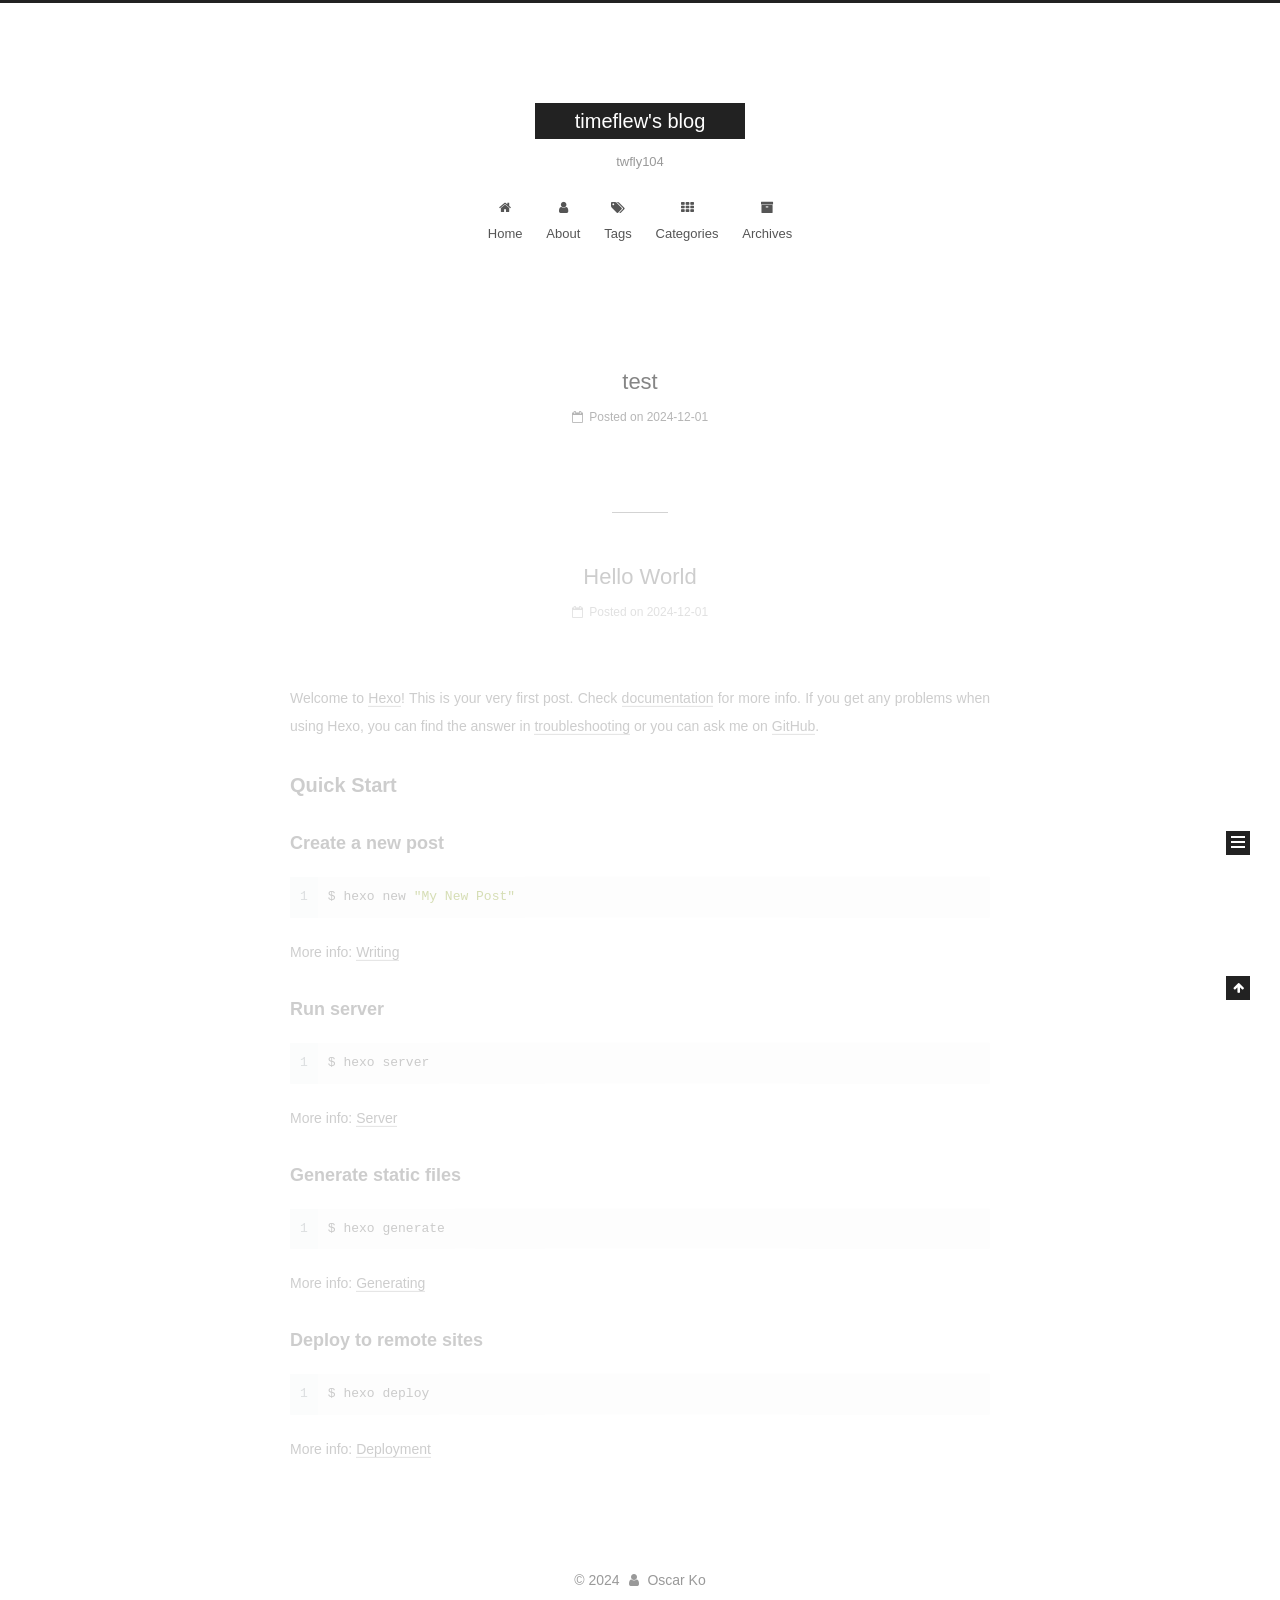
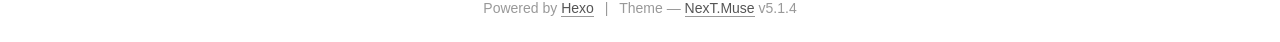
==== index.html @ 3b07df99 "Site updated: 2024-12-02 22:59:12" ====
<!DOCTYPE html>



  


<html class="theme-next muse use-motion" lang="zh-TW">
<head>
  <meta charset="UTF-8"/>
<meta http-equiv="X-UA-Compatible" content="IE=edge" />
<meta name="viewport" content="width=device-width, initial-scale=1, maximum-scale=1"/>
<meta name="theme-color" content="#222">









<meta http-equiv="Cache-Control" content="no-transform" />
<meta http-equiv="Cache-Control" content="no-siteapp" />
















  
  
  <link href="/lib/fancybox/source/jquery.fancybox.css?v=2.1.5" rel="stylesheet" type="text/css" />







<link href="/lib/font-awesome/css/font-awesome.min.css?v=4.6.2" rel="stylesheet" type="text/css" />

<link href="/css/main.css?v=5.1.4" rel="stylesheet" type="text/css" />


  <link rel="apple-touch-icon" sizes="180x180" href="/images/apple-touch-icon-next.png?v=5.1.4">


  <link rel="icon" type="image/png" sizes="32x32" href="/images/favicon-32x32-next.png?v=5.1.4">


  <link rel="icon" type="image/png" sizes="16x16" href="/images/favicon-16x16-next.png?v=5.1.4">


  <link rel="mask-icon" href="/images/logo.svg?v=5.1.4" color="#222">





  <meta name="keywords" content="Hexo, NexT" />










<meta name="description" content="我是timeflew，這是我的blog">
<meta property="og:type" content="website">
<meta property="og:title" content="timeflew&#39;s blog">
<meta property="og:url" content="https://twfly104.github.io/index.html">
<meta property="og:site_name" content="timeflew&#39;s blog">
<meta property="og:description" content="我是timeflew，這是我的blog">
<meta property="og:locale" content="zh_TW">
<meta property="article:author" content="Oscar Ko">
<meta property="article:tag" content="timeflew">
<meta name="twitter:card" content="summary">



<script type="text/javascript" id="hexo.configurations">
  var NexT = window.NexT || {};
  var CONFIG = {
    root: '',
    scheme: 'Muse',
    version: '5.1.4',
    sidebar: {"position":"left","display":"post","offset":12,"b2t":false,"scrollpercent":false,"onmobile":false},
    fancybox: true,
    tabs: true,
    motion: {"enable":true,"async":false,"transition":{"post_block":"fadeIn","post_header":"slideDownIn","post_body":"slideDownIn","coll_header":"slideLeftIn","sidebar":"slideUpIn"}},
    duoshuo: {
      userId: '0',
      author: 'Author'
    },
    algolia: {
      applicationID: '',
      apiKey: '',
      indexName: '',
      hits: {"per_page":10},
      labels: {"input_placeholder":"Search for Posts","hits_empty":"We didn't find any results for the search: ${query}","hits_stats":"${hits} results found in ${time} ms"}
    }
  };
</script>



  <link rel="canonical" href="https://twfly104.github.io/"/>





  <title>timeflew's blog</title>
  








<meta name="generator" content="Hexo 7.3.0"></head>

<body itemscope itemtype="http://schema.org/WebPage" lang="zh-TW">

  
  
    
  

  <div class="container sidebar-position-left 
  page-home">
    <div class="headband"></div>

    <header id="header" class="header" itemscope itemtype="http://schema.org/WPHeader">
      <div class="header-inner"><div class="site-brand-wrapper">
  <div class="site-meta ">
    

    <div class="custom-logo-site-title">
      <a href="/"  class="brand" rel="start">
        <span class="logo-line-before"><i></i></span>
        <span class="site-title">timeflew's blog</span>
        <span class="logo-line-after"><i></i></span>
      </a>
    </div>
      
        <p class="site-subtitle">twfly104</p>
      
  </div>

  <div class="site-nav-toggle">
    <button>
      <span class="btn-bar"></span>
      <span class="btn-bar"></span>
      <span class="btn-bar"></span>
    </button>
  </div>
</div>

<nav class="site-nav">
  

  
    <ul id="menu" class="menu">
      
        
        <li class="menu-item menu-item-home">
          <a href="/%20" rel="section">
            
              <i class="menu-item-icon fa fa-fw fa-home"></i> <br />
            
            Home
          </a>
        </li>
      
        
        <li class="menu-item menu-item-about">
          <a href="/about/%20" rel="section">
            
              <i class="menu-item-icon fa fa-fw fa-user"></i> <br />
            
            About
          </a>
        </li>
      
        
        <li class="menu-item menu-item-tags">
          <a href="/tags/%20" rel="section">
            
              <i class="menu-item-icon fa fa-fw fa-tags"></i> <br />
            
            Tags
          </a>
        </li>
      
        
        <li class="menu-item menu-item-categories">
          <a href="/categories/%20" rel="section">
            
              <i class="menu-item-icon fa fa-fw fa-th"></i> <br />
            
            Categories
          </a>
        </li>
      
        
        <li class="menu-item menu-item-archives">
          <a href="/archives/%20" rel="section">
            
              <i class="menu-item-icon fa fa-fw fa-archive"></i> <br />
            
            Archives
          </a>
        </li>
      

      
    </ul>
  

  
</nav>



 </div>
    </header>

    <main id="main" class="main">
      <div class="main-inner">
        <div class="content-wrap">
          <div id="content" class="content">
            
  <section id="posts" class="posts-expand">
    
      

  

  
  
  

  <article class="post post-type-normal" itemscope itemtype="http://schema.org/Article">
  
  
  
  <div class="post-block">
    <link itemprop="mainEntityOfPage" href="https://twfly104.github.io/2024/12/01/test/">

    <span hidden itemprop="author" itemscope itemtype="http://schema.org/Person">
      <meta itemprop="name" content="">
      <meta itemprop="description" content="">
      <meta itemprop="image" content="/images/avatar.gif">
    </span>

    <span hidden itemprop="publisher" itemscope itemtype="http://schema.org/Organization">
      <meta itemprop="name" content="timeflew's blog">
    </span>

    
      <header class="post-header">

        
        
          <h1 class="post-title" itemprop="name headline">
                
                <a class="post-title-link" href="/2024/12/01/test/" itemprop="url">test</a></h1>
        

        <div class="post-meta">
          <span class="post-time">
            
              <span class="post-meta-item-icon">
                <i class="fa fa-calendar-o"></i>
              </span>
              
                <span class="post-meta-item-text">Posted on</span>
              
              <time title="Post created" itemprop="dateCreated datePublished" datetime="2024-12-01T22:58:05+08:00">
                2024-12-01
              </time>
            

            

            
          </span>

          

          
            
          

          
          

          

          

          

        </div>
      </header>
    

    
    
    
    <div class="post-body" itemprop="articleBody">

      
      

      
        
          
            
          
        
      
    </div>
    
    
    

    

    

    

    <footer class="post-footer">
      

      

      

      
      
        <div class="post-eof"></div>
      
    </footer>
  </div>
  
  
  
  </article>


    
      

  

  
  
  

  <article class="post post-type-normal" itemscope itemtype="http://schema.org/Article">
  
  
  
  <div class="post-block">
    <link itemprop="mainEntityOfPage" href="https://twfly104.github.io/2024/12/01/hello-world/">

    <span hidden itemprop="author" itemscope itemtype="http://schema.org/Person">
      <meta itemprop="name" content="">
      <meta itemprop="description" content="">
      <meta itemprop="image" content="/images/avatar.gif">
    </span>

    <span hidden itemprop="publisher" itemscope itemtype="http://schema.org/Organization">
      <meta itemprop="name" content="timeflew's blog">
    </span>

    
      <header class="post-header">

        
        
          <h1 class="post-title" itemprop="name headline">
                
                <a class="post-title-link" href="/2024/12/01/hello-world/" itemprop="url">Hello World</a></h1>
        

        <div class="post-meta">
          <span class="post-time">
            
              <span class="post-meta-item-icon">
                <i class="fa fa-calendar-o"></i>
              </span>
              
                <span class="post-meta-item-text">Posted on</span>
              
              <time title="Post created" itemprop="dateCreated datePublished" datetime="2024-12-01T22:03:36+08:00">
                2024-12-01
              </time>
            

            

            
          </span>

          

          
            
          

          
          

          

          

          

        </div>
      </header>
    

    
    
    
    <div class="post-body" itemprop="articleBody">

      
      

      
        
          
            <p>Welcome to <a target="_blank" rel="noopener" href="https://hexo.io/">Hexo</a>! This is your very first post. Check <a target="_blank" rel="noopener" href="https://hexo.io/docs/">documentation</a> for more info. If you get any problems when using Hexo, you can find the answer in <a target="_blank" rel="noopener" href="https://hexo.io/docs/troubleshooting.html">troubleshooting</a> or you can ask me on <a target="_blank" rel="noopener" href="https://github.com/hexojs/hexo/issues">GitHub</a>.</p>
<h2 id="Quick-Start"><a href="#Quick-Start" class="headerlink" title="Quick Start"></a>Quick Start</h2><h3 id="Create-a-new-post"><a href="#Create-a-new-post" class="headerlink" title="Create a new post"></a>Create a new post</h3><figure class="highlight bash"><table><tr><td class="gutter"><pre><span class="line">1</span><br></pre></td><td class="code"><pre><span class="line">$ hexo new <span class="string">&quot;My New Post&quot;</span></span><br></pre></td></tr></table></figure>

<p>More info: <a target="_blank" rel="noopener" href="https://hexo.io/docs/writing.html">Writing</a></p>
<h3 id="Run-server"><a href="#Run-server" class="headerlink" title="Run server"></a>Run server</h3><figure class="highlight bash"><table><tr><td class="gutter"><pre><span class="line">1</span><br></pre></td><td class="code"><pre><span class="line">$ hexo server</span><br></pre></td></tr></table></figure>

<p>More info: <a target="_blank" rel="noopener" href="https://hexo.io/docs/server.html">Server</a></p>
<h3 id="Generate-static-files"><a href="#Generate-static-files" class="headerlink" title="Generate static files"></a>Generate static files</h3><figure class="highlight bash"><table><tr><td class="gutter"><pre><span class="line">1</span><br></pre></td><td class="code"><pre><span class="line">$ hexo generate</span><br></pre></td></tr></table></figure>

<p>More info: <a target="_blank" rel="noopener" href="https://hexo.io/docs/generating.html">Generating</a></p>
<h3 id="Deploy-to-remote-sites"><a href="#Deploy-to-remote-sites" class="headerlink" title="Deploy to remote sites"></a>Deploy to remote sites</h3><figure class="highlight bash"><table><tr><td class="gutter"><pre><span class="line">1</span><br></pre></td><td class="code"><pre><span class="line">$ hexo deploy</span><br></pre></td></tr></table></figure>

<p>More info: <a target="_blank" rel="noopener" href="https://hexo.io/docs/one-command-deployment.html">Deployment</a></p>

          
        
      
    </div>
    
    
    

    

    

    

    <footer class="post-footer">
      

      

      

      
      
        <div class="post-eof"></div>
      
    </footer>
  </div>
  
  
  
  </article>


    
  </section>

  


          </div>
          


          

        </div>
        
          
  
  <div class="sidebar-toggle">
    <div class="sidebar-toggle-line-wrap">
      <span class="sidebar-toggle-line sidebar-toggle-line-first"></span>
      <span class="sidebar-toggle-line sidebar-toggle-line-middle"></span>
      <span class="sidebar-toggle-line sidebar-toggle-line-last"></span>
    </div>
  </div>

  <aside id="sidebar" class="sidebar">
    
    <div class="sidebar-inner">

      

      

      <section class="site-overview-wrap sidebar-panel sidebar-panel-active">
        <div class="site-overview">
          <div class="site-author motion-element" itemprop="author" itemscope itemtype="http://schema.org/Person">
            
              <p class="site-author-name" itemprop="name"></p>
              <p class="site-description motion-element" itemprop="description"></p>
          </div>

          <nav class="site-state motion-element">

            
              <div class="site-state-item site-state-posts">
              
                <a href="/archives/%20%7C%7C%20archive">
              
                  <span class="site-state-item-count">2</span>
                  <span class="site-state-item-name">posts</span>
                </a>
              </div>
            

            

            

          </nav>

          

          

          
          

          
          

          

        </div>
      </section>

      

      

    </div>
  </aside>


        
      </div>
    </main>

    <footer id="footer" class="footer">
      <div class="footer-inner">
        <div class="copyright">&copy; <span itemprop="copyrightYear">2024</span>
  <span class="with-love">
    <i class="fa fa-user"></i>
  </span>
  <span class="author" itemprop="copyrightHolder">Oscar Ko</span>

  
</div>


  <div class="powered-by">Powered by <a class="theme-link" target="_blank" href="https://hexo.io">Hexo</a></div>



  <span class="post-meta-divider">|</span>



  <div class="theme-info">Theme &mdash; <a class="theme-link" target="_blank" href="https://github.com/iissnan/hexo-theme-next">NexT.Muse</a> v5.1.4</div>




        







        
      </div>
    </footer>

    
      <div class="back-to-top">
        <i class="fa fa-arrow-up"></i>
        
      </div>
    

    

  </div>

  

<script type="text/javascript">
  if (Object.prototype.toString.call(window.Promise) !== '[object Function]') {
    window.Promise = null;
  }
</script>









  












  
  
    <script type="text/javascript" src="/lib/jquery/index.js?v=2.1.3"></script>
  

  
  
    <script type="text/javascript" src="/lib/fastclick/lib/fastclick.min.js?v=1.0.6"></script>
  

  
  
    <script type="text/javascript" src="/lib/jquery_lazyload/jquery.lazyload.js?v=1.9.7"></script>
  

  
  
    <script type="text/javascript" src="/lib/velocity/velocity.min.js?v=1.2.1"></script>
  

  
  
    <script type="text/javascript" src="/lib/velocity/velocity.ui.min.js?v=1.2.1"></script>
  

  
  
    <script type="text/javascript" src="/lib/fancybox/source/jquery.fancybox.pack.js?v=2.1.5"></script>
  


  


  <script type="text/javascript" src="/js/src/utils.js?v=5.1.4"></script>

  <script type="text/javascript" src="/js/src/motion.js?v=5.1.4"></script>



  
  

  

  


  <script type="text/javascript" src="/js/src/bootstrap.js?v=5.1.4"></script>



  


  




	





  





  












  





  

  

  

  
  

  

  

  

</body>
</html>
---- css/main.css ----
/* normalize.css v3.0.2 | MIT License | git.io/normalize */
html {
  font-family: sans-serif; /* 1 */
  -ms-text-size-adjust: 100%; /* 2 */
  -webkit-text-size-adjust: 100%; /* 2 */
}
body {
  margin: 0;
}
article,
aside,
details,
figcaption,
figure,
footer,
header,
hgroup,
main,
menu,
nav,
section,
summary {
  display: block;
}
audio,
canvas,
progress,
video {
  display: inline-block; /* 1 */
  vertical-align: baseline; /* 2 */
}
audio:not([controls]) {
  display: none;
  height: 0;
}
[hidden],
template {
  display: none;
}
a {
  background-color: transparent;
}
a:active,
a:hover {
  outline: 0;
}
abbr[title] {
  border-bottom: 1px dotted;
}
b,
strong {
  font-weight: bold;
}
dfn {
  font-style: italic;
}
h1 {
  font-size: 2em;
  margin: 0.67em 0;
}
mark {
  background: #ff0;
  color: #000;
}
small {
  font-size: 80%;
}
sub,
sup {
  font-size: 75%;
  line-height: 0;
  position: relative;
  vertical-align: baseline;
}
sup {
  top: -0.5em;
}
sub {
  bottom: -0.25em;
}
img {
  border: 0;
}
svg:not(:root) {
  overflow: hidden;
}
figure {
  margin: 1em 40px;
}
hr {
  -moz-box-sizing: content-box;
  box-sizing: content-box;
  height: 0;
}
pre {
  overflow: auto;
}
code,
kbd,
pre,
samp {
  font-family: monospace, monospace;
  font-size: 1em;
}
button,
input,
optgroup,
select,
textarea {
  color: inherit; /* 1 */
  font: inherit; /* 2 */
  margin: 0; /* 3 */
}
button {
  overflow: visible;
}
button,
select {
  text-transform: none;
}
button,
html input[type="button"],
input[type="reset"],
input[type="submit"] {
  -webkit-appearance: button; /* 2 */
  cursor: pointer; /* 3 */
}
button[disabled],
html input[disabled] {
  cursor: default;
}
button::-moz-focus-inner,
input::-moz-focus-inner {
  border: 0;
  padding: 0;
}
input {
  line-height: normal;
}
input[type="checkbox"],
input[type="radio"] {
  box-sizing: border-box; /* 1 */
  padding: 0; /* 2 */
}
input[type="number"]::-webkit-inner-spin-button,
input[type="number"]::-webkit-outer-spin-button {
  height: auto;
}
input[type="search"] {
  -webkit-appearance: textfield; /* 1 */
  -moz-box-sizing: content-box;
  -webkit-box-sizing: content-box; /* 2 */
  box-sizing: content-box;
}
input[type="search"]::-webkit-search-cancel-button,
input[type="search"]::-webkit-search-decoration {
  -webkit-appearance: none;
}
fieldset {
  border: 1px solid #c0c0c0;
  margin: 0 2px;
  padding: 0.35em 0.625em 0.75em;
}
legend {
  border: 0; /* 1 */
  padding: 0; /* 2 */
}
textarea {
  overflow: auto;
}
optgroup {
  font-weight: bold;
}
table {
  border-collapse: collapse;
  border-spacing: 0;
}
td,
th {
  padding: 0;
}
::selection {
  background: #262a30;
  color: #fff;
}
body {
  position: relative;
  font-family: 'Lato', "PingFang SC", "Microsoft YaHei", sans-serif;
  font-size: 14px;
  line-height: 2;
  color: #555;
  background: #fff;
}
@media (max-width: 767px) {
  body {
    padding-right: 0 !important;
  }
}
@media (min-width: 768px) and (max-width: 991px) {
  body {
    padding-right: 0 !important;
  }
}
@media (min-width: 1600px) {
  body {
    font-size: 16px;
  }
}
h1,
h2,
h3,
h4,
h5,
h6 {
  margin: 0;
  padding: 0;
  font-weight: bold;
  line-height: 1.5;
  font-family: 'Lato', "PingFang SC", "Microsoft YaHei", sans-serif;
}
h2,
h3,
h4,
h5,
h6 {
  margin: 20px 0 15px;
}
h1 {
  font-size: 22px;
}
@media (max-width: 767px) {
  h1 {
    font-size: 18px;
  }
}
h2 {
  font-size: 20px;
}
@media (max-width: 767px) {
  h2 {
    font-size: 16px;
  }
}
h3 {
  font-size: 18px;
}
@media (max-width: 767px) {
  h3 {
    font-size: 14px;
  }
}
h4 {
  font-size: 16px;
}
@media (max-width: 767px) {
  h4 {
    font-size: 12px;
  }
}
h5 {
  font-size: 14px;
}
@media (max-width: 767px) {
  h5 {
    font-size: 10px;
  }
}
h6 {
  font-size: 12px;
}
@media (max-width: 767px) {
  h6 {
    font-size: 8px;
  }
}
p {
  margin: 0 0 20px 0;
}
a {
  color: #555;
  text-decoration: none;
  outline: none;
  border-bottom: 1px solid #999;
  word-wrap: break-word;
}
a:hover {
  color: #222;
  border-bottom-color: #222;
}
blockquote {
  margin: 0;
  padding: 0;
}
img {
  display: block;
  margin: auto;
  max-width: 100%;
  height: auto;
}
hr {
  margin: 40px 0;
  height: 3px;
  border: none;
  background-color: #ddd;
  background-image: repeating-linear-gradient(-45deg, #fff, #fff 4px, transparent 4px, transparent 8px);
}
blockquote {
  padding: 0 15px;
  color: #666;
  border-left: 4px solid #ddd;
}
blockquote cite::before {
  content: "-";
  padding: 0 5px;
}
dt {
  font-weight: 700;
}
dd {
  margin: 0;
  padding: 0;
}
kbd {
  border: 1px solid #ccc;
  border-radius: 0.2em;
  box-shadow: 0.1em 0.1em 0.2em rgba(0,0,0,0.1);
  background-color: #f9f9f9;
  font-family: inherit;
  background-image: -webkit-linear-gradient(top, #eee, #fff, #eee);
  padding: 0.1em 0.3em;
  white-space: nowrap;
}
.text-left {
  text-align: left;
}
.text-center {
  text-align: center;
}
.text-right {
  text-align: right;
}
.text-justify {
  text-align: justify;
}
.text-nowrap {
  white-space: nowrap;
}
.text-lowercase {
  text-transform: lowercase;
}
.text-uppercase {
  text-transform: uppercase;
}
.text-capitalize {
  text-transform: capitalize;
}
.center-block {
  display: block;
  margin-left: auto;
  margin-right: auto;
}
.clearfix:before,
.clearfix:after {
  content: " ";
  display: table;
}
.clearfix:after {
  clear: both;
}
.pullquote {
  width: 45%;
}
.pullquote.left {
  float: left;
  margin-left: 5px;
  margin-right: 10px;
}
.pullquote.right {
  float: right;
  margin-left: 10px;
  margin-right: 5px;
}
.affix.affix.affix {
  position: fixed;
}
.translation {
  margin-top: -20px;
  font-size: 14px;
  color: #999;
}
.scrollbar-measure {
  width: 100px;
  height: 100px;
  overflow: scroll;
  position: absolute;
  top: -9999px;
}
.use-motion .motion-element {
  opacity: 0;
}
table {
  margin: 20px 0;
  width: 100%;
  border-collapse: collapse;
  border-spacing: 0;
  border: 1px solid #ddd;
  font-size: 14px;
  table-layout: fixed;
  word-wrap: break-all;
}
table>tbody>tr:nth-of-type(odd) {
  background-color: #f9f9f9;
}
table>tbody>tr:hover {
  background-color: #f5f5f5;
}
caption,
th,
td {
  padding: 8px;
  text-align: left;
  vertical-align: middle;
  font-weight: normal;
}
th,
td {
  border-bottom: 3px solid #ddd;
  border-right: 1px solid #eee;
}
th {
  padding-bottom: 10px;
  font-weight: 700;
}
td {
  border-bottom-width: 1px;
}
html,
body {
  height: 100%;
}
.container {
  position: relative;
  min-height: 100%;
}
.header-inner {
  margin: 0 auto;
  padding: 100px 0 70px;
  width: 700px;
}
@media (min-width: 1600px) {
  .container .header-inner {
    width: 900px;
  }
}
.main {
  padding-bottom: 150px;
}
.main-inner {
  margin: 0 auto;
  width: 700px;
}
@media (min-width: 1600px) {
  .container .main-inner {
    width: 900px;
  }
}
.footer {
  position: absolute;
  left: 0;
  bottom: 0;
  width: 100%;
  min-height: 50px;
}
.footer-inner {
  box-sizing: border-box;
  margin: 20px auto;
  width: 700px;
}
@media (min-width: 1600px) {
  .container .footer-inner {
    width: 900px;
  }
}
pre,
.highlight {
  overflow: auto;
  margin: 20px 0;
  padding: 0;
  font-size: 13px;
  color: #4d4d4c;
  background: #f7f7f7;
  line-height: 1.6;
}
pre,
code {
  font-family: consolas, Menlo, "PingFang SC", "Microsoft YaHei", monospace;
}
code {
  padding: 2px 4px;
  word-wrap: break-word;
  color: #555;
  background: #eee;
  border-radius: 3px;
  font-size: 13px;
}
pre {
  padding: 10px;
}
pre code {
  padding: 0;
  color: #4d4d4c;
  background: none;
  text-shadow: none;
}
.highlight {
  border-radius: 1px;
}
.highlight pre {
  border: none;
  margin: 0;
  padding: 10px 0;
}
.highlight table {
  margin: 0;
  width: auto;
  border: none;
}
.highlight td {
  border: none;
  padding: 0;
}
.highlight figcaption {
  font-size: 1em;
  color: #4d4d4c;
  line-height: 1em;
  margin-bottom: 1em;
}
.highlight figcaption:before,
.highlight figcaption:after {
  content: " ";
  display: table;
}
.highlight figcaption:after {
  clear: both;
}
.highlight figcaption a {
  float: right;
  color: #4d4d4c;
}
.highlight figcaption a:hover {
  border-bottom-color: #4d4d4c;
}
.highlight .gutter pre {
  padding-left: 10px;
  padding-right: 10px;
  color: #869194;
  text-align: right;
  background-color: #eff2f3;
}
.highlight .code pre {
  width: 100%;
  padding-left: 10px;
  padding-right: 10px;
  background-color: #f7f7f7;
}
.highlight .line {
  height: 20px;
}
.gutter {
  -webkit-user-select: none;
  -moz-user-select: none;
  -ms-user-select: none;
  user-select: none;
}
.gist table {
  width: auto;
}
.gist table td {
  border: none;
}
pre .deletion {
  background: #fdd;
}
pre .addition {
  background: #dfd;
}
pre .meta {
  color: #8959a8;
}
pre .comment {
  color: #8e908c;
}
pre .variable,
pre .attribute,
pre .tag,
pre .regexp,
pre .ruby .constant,
pre .xml .tag .title,
pre .xml .pi,
pre .xml .doctype,
pre .html .doctype,
pre .css .id,
pre .css .class,
pre .css .pseudo {
  color: #c82829;
}
pre .number,
pre .preprocessor,
pre .built_in,
pre .literal,
pre .params,
pre .constant,
pre .command {
  color: #f5871f;
}
pre .ruby .class .title,
pre .css .rules .attribute,
pre .string,
pre .value,
pre .inheritance,
pre .header,
pre .ruby .symbol,
pre .xml .cdata,
pre .special,
pre .number,
pre .formula {
  color: #718c00;
}
pre .title,
pre .css .hexcolor {
  color: #3e999f;
}
pre .function,
pre .python .decorator,
pre .python .title,
pre .ruby .function .title,
pre .ruby .title .keyword,
pre .perl .sub,
pre .javascript .title,
pre .coffeescript .title {
  color: #4271ae;
}
pre .keyword,
pre .javascript .function {
  color: #8959a8;
}
.full-image.full-image.full-image.full-image {
  border: none;
  max-width: 100%;
  width: auto;
  margin: 20px auto 25px;
}
@media (min-width: 992px) {
  .full-image.full-image.full-image.full-image {
    max-width: none;
    width: 110%;
    margin: 25px -5%;
  }
}
.blockquote-center,
.page-home .post-type-quote blockquote,
.page-post-detail .post-type-quote blockquote {
  position: relative;
  margin: 40px 0;
  padding: 0;
  border-left: none;
  text-align: center;
}
.blockquote-center::before,
.page-home .post-type-quote blockquote::before,
.page-post-detail .post-type-quote blockquote::before,
.blockquote-center::after,
.page-home .post-type-quote blockquote::after,
.page-post-detail .post-type-quote blockquote::after {
  position: absolute;
  content: ' ';
  display: block;
  width: 100%;
  height: 24px;
  opacity: 0.2;
  background-repeat: no-repeat;
  background-position: 0 -6px;
  background-size: 22px 22px;
}
.blockquote-center::before,
.page-home .post-type-quote blockquote::before,
.page-post-detail .post-type-quote blockquote::before {
  top: -20px;
  background-image: url("../images/quote-l.svg");
  border-top: 1px solid #ccc;
}
.blockquote-center::after,
.page-home .post-type-quote blockquote::after,
.page-post-detail .post-type-quote blockquote::after {
  bottom: -20px;
  background-image: url("../images/quote-r.svg");
  border-bottom: 1px solid #ccc;
  background-position: 100% 8px;
}
.blockquote-center p,
.page-home .post-type-quote blockquote p,
.page-post-detail .post-type-quote blockquote p,
.blockquote-center div,
.page-home .post-type-quote blockquote div,
.page-post-detail .post-type-quote blockquote div {
  text-align: center;
}
.post .post-body .group-picture img {
  box-sizing: border-box;
  padding: 0 3px;
  border: none;
}
.post .group-picture-row {
  overflow: hidden;
  margin-top: 6px;
}
.post .group-picture-row:first-child {
  margin-top: 0;
}
.post .group-picture-column {
  float: left;
}
.page-post-detail .post-body .group-picture-column {
  float: none;
  margin-top: 10px;
  width: auto !important;
}
.page-post-detail .post-body .group-picture-column img {
  margin: 0 auto;
}
.page-archive .group-picture-container {
  overflow: hidden;
}
.page-archive .group-picture-row {
  float: left;
}
.page-archive .group-picture-row:first-child {
  margin-top: 6px;
}
.page-archive .group-picture-column {
  max-width: 150px;
  max-height: 150px;
}
.post-body .note {
  position: relative;
  padding: 15px;
  margin-bottom: 20px;
  border: 1px solid #eee;
  border-left-width: 5px;
  border-radius: 3px;
}
.post-body .note h2,
.post-body .note h3,
.post-body .note h4,
.post-body .note h5,
.post-body .note h6 {
  margin-top: 0;
  margin-bottom: 0;
  border-bottom: initial;
  padding-top: 0 !important;
}
.post-body .note p:first-child,
.post-body .note ul:first-child,
.post-body .note ol:first-child,
.post-body .note table:first-child,
.post-body .note pre:first-child,
.post-body .note blockquote:first-child {
  margin-top: 0;
}
.post-body .note p:last-child,
.post-body .note ul:last-child,
.post-body .note ol:last-child,
.post-body .note table:last-child,
.post-body .note pre:last-child,
.post-body .note blockquote:last-child {
  margin-bottom: 0;
}
.post-body .note.default {
  border-left-color: #777;
}
.post-body .note.default h2,
.post-body .note.default h3,
.post-body .note.default h4,
.post-body .note.default h5,
.post-body .note.default h6 {
  color: #777;
}
.post-body .note.primary {
  border-left-color: #6f42c1;
}
.post-body .note.primary h2,
.post-body .note.primary h3,
.post-body .note.primary h4,
.post-body .note.primary h5,
.post-body .note.primary h6 {
  color: #6f42c1;
}
.post-body .note.info {
  border-left-color: #428bca;
}
.post-body .note.info h2,
.post-body .note.info h3,
.post-body .note.info h4,
.post-body .note.info h5,
.post-body .note.info h6 {
  color: #428bca;
}
.post-body .note.success {
  border-left-color: #5cb85c;
}
.post-body .note.success h2,
.post-body .note.success h3,
.post-body .note.success h4,
.post-body .note.success h5,
.post-body .note.success h6 {
  color: #5cb85c;
}
.post-body .note.warning {
  border-left-color: #f0ad4e;
}
.post-body .note.warning h2,
.post-body .note.warning h3,
.post-body .note.warning h4,
.post-body .note.warning h5,
.post-body .note.warning h6 {
  color: #f0ad4e;
}
.post-body .note.danger {
  border-left-color: #d9534f;
}
.post-body .note.danger h2,
.post-body .note.danger h3,
.post-body .note.danger h4,
.post-body .note.danger h5,
.post-body .note.danger h6 {
  color: #d9534f;
}
.post-body .label {
  display: inline;
  padding: 0 2px;
  white-space: nowrap;
}
.post-body .label.default {
  background-color: #f0f0f0;
}
.post-body .label.primary {
  background-color: #efe6f7;
}
.post-body .label.info {
  background-color: #e5f2f8;
}
.post-body .label.success {
  background-color: #e7f4e9;
}
.post-body .label.warning {
  background-color: #fcf6e1;
}
.post-body .label.danger {
  background-color: #fae8eb;
}
.post-body .tabs {
  position: relative;
  display: block;
  margin-bottom: 20px;
  padding-top: 10px;
}
.post-body .tabs ul.nav-tabs {
  margin: 0;
  padding: 0;
  display: flex;
  margin-bottom: -1px;
}
@media (max-width: 413px) {
  .post-body .tabs ul.nav-tabs {
    display: block;
    margin-bottom: 5px;
  }
}
.post-body .tabs ul.nav-tabs li.tab {
  list-style-type: none !important;
  margin: 0 0.25em 0 0;
  border-top: 3px solid transparent;
  border-left: 1px solid transparent;
  border-right: 1px solid transparent;
}
@media (max-width: 413px) {
  .post-body .tabs ul.nav-tabs li.tab {
    margin: initial;
    border-top: 1px solid transparent;
    border-left: 3px solid transparent;
    border-right: 1px solid transparent;
    border-bottom: 1px solid transparent;
  }
}
.post-body .tabs ul.nav-tabs li.tab a {
  outline: 0;
  border-bottom: initial;
  display: block;
  line-height: 1.8em;
  padding: 0.25em 0.75em;
  transition-duration: 0.2s;
  transition-timing-function: ease-out;
  transition-delay: 0s;
}
.post-body .tabs ul.nav-tabs li.tab a i {
  width: 1.285714285714286em;
}
.post-body .tabs ul.nav-tabs li.tab.active {
  border-top: 3px solid #fc6423;
  border-left: 1px solid #ddd;
  border-right: 1px solid #ddd;
  background-color: #fff;
}
@media (max-width: 413px) {
  .post-body .tabs ul.nav-tabs li.tab.active {
    border-top: 1px solid #ddd;
    border-left: 3px solid #fc6423;
    border-right: 1px solid #ddd;
    border-bottom: 1px solid #ddd;
  }
}
.post-body .tabs ul.nav-tabs li.tab.active a {
  cursor: default;
  color: #555;
}
.post-body .tabs .tab-content {
  background-color: #fff;
}
.post-body .tabs .tab-content .tab-pane {
  border: 1px solid #ddd;
  padding: 20px 20px 0 20px;
}
.post-body .tabs .tab-content .tab-pane:not(.active) {
  display: none !important;
}
.post-body .tabs .tab-content .tab-pane.active {
  display: block !important;
}
.btn {
  display: inline-block;
  padding: 0 20px;
  font-size: 14px;
  color: #fff;
  background: #222;
  border: 2px solid #222;
  text-decoration: none;
  border-radius: 0;
  transition-property: background-color;
  transition-duration: 0.2s;
  transition-timing-function: ease-in-out;
  transition-delay: 0s;
  line-height: 2;
}
.btn:hover {
  border-color: #222;
  color: #222;
  background: #fff;
}
.btn +.btn {
  margin: 0 0 8px 8px;
}
.btn .fa-fw {
  width: 1.285714285714286em;
  text-align: left;
}
.btn-bar {
  display: block;
  width: 22px;
  height: 2px;
  background: #555;
  border-radius: 1px;
}
.btn-bar+.btn-bar {
  margin-top: 4px;
}
.pagination {
  margin: 120px 0 40px;
  text-align: center;
  border-top: 1px solid #eee;
}
.page-number-basic,
.pagination .prev,
.pagination .next,
.pagination .page-number,
.pagination .space {
  display: inline-block;
  position: relative;
  top: -1px;
  margin: 0 10px;
  padding: 0 11px;
}
@media (max-width: 767px) {
  .page-number-basic,
  .pagination .prev,
  .pagination .next,
  .pagination .page-number,
  .pagination .space {
    margin: 0 5px;
  }
}
.pagination .prev,
.pagination .next,
.pagination .page-number {
  border-bottom: 0;
  border-top: 1px solid #eee;
  transition-property: border-color;
  transition-duration: 0.2s;
  transition-timing-function: ease-in-out;
  transition-delay: 0s;
}
.pagination .prev:hover,
.pagination .next:hover,
.pagination .page-number:hover {
  border-top-color: #222;
}
.pagination .space {
  padding: 0;
  margin: 0;
}
.pagination .prev {
  margin-left: 0;
}
.pagination .next {
  margin-right: 0;
}
.pagination .page-number.current {
  color: #fff;
  background: #ccc;
  border-top-color: #ccc;
}
@media (max-width: 767px) {
  .pagination {
    border-top: none;
  }
  .pagination .prev,
  .pagination .next,
  .pagination .page-number {
    margin-bottom: 10px;
    border-top: 0;
    border-bottom: 1px solid #eee;
    padding: 0 10px;
  }
  .pagination .prev:hover,
  .pagination .next:hover,
  .pagination .page-number:hover {
    border-bottom-color: #222;
  }
}
.comments {
  margin: 60px 20px 0;
}
.tag-cloud {
  text-align: center;
}
.tag-cloud a {
  display: inline-block;
  margin: 10px;
}
.back-to-top {
  box-sizing: border-box;
  position: fixed;
  bottom: -100px;
  right: 30px;
  z-index: 1050;
  padding: 0 6px;
  width: 24px;
  background: #222;
  font-size: 12px;
  opacity: 1;
  color: #fff;
  cursor: pointer;
  text-align: center;
  -webkit-transform: translateZ(0);
  transition-property: bottom;
  transition-duration: 0.2s;
  transition-timing-function: ease-in-out;
  transition-delay: 0s;
}
@media (min-width: 768px) and (max-width: 991px) {
  .back-to-top {
    display: none !important;
  }
}
@media (max-width: 767px) {
  .back-to-top {
    display: none !important;
  }
}
.back-to-top.back-to-top-on {
  bottom: 19px;
}
.header {
  background: transparent;
}
.header-inner {
  position: relative;
}
.headband {
  height: 3px;
  background: #222;
}
.site-meta {
  margin: 0;
  text-align: center;
}
@media (max-width: 767px) {
  .site-meta {
    text-align: center;
  }
}
.brand {
  position: relative;
  display: inline-block;
  padding: 0 40px;
  color: #fff;
  background: #222;
  border-bottom: none;
}
.brand:hover {
  color: #fff;
}
.logo {
  display: inline-block;
  margin-right: 5px;
  line-height: 36px;
  vertical-align: top;
}
.site-title {
  display: inline-block;
  vertical-align: top;
  line-height: 36px;
  font-size: 20px;
  font-weight: normal;
  font-family: 'Lato', "PingFang SC", "Microsoft YaHei", sans-serif;
}
.site-subtitle {
  margin-top: 10px;
  font-size: 13px;
  color: #999;
}
.use-motion .brand {
  opacity: 0;
}
.use-motion .logo,
.use-motion .site-title,
.use-motion .site-subtitle {
  opacity: 0;
  position: relative;
  top: -10px;
}
.site-nav-toggle {
  display: none;
  position: absolute;
  top: 10px;
  left: 10px;
}
@media (max-width: 767px) {
  .site-nav-toggle {
    display: block;
  }
}
.site-nav-toggle button {
  margin-top: 2px;
  padding: 9px 10px;
  background: transparent;
  border: none;
}
@media (max-width: 767px) {
  .site-nav {
    display: none;
    margin: 0 -10px;
    padding: 0 10px;
    clear: both;
    border-top: 1px solid #ddd;
  }
}
@media (min-width: 768px) and (max-width: 991px) {
  .site-nav {
    display: block !important;
  }
}
@media (min-width: 992px) {
  .site-nav {
    display: block !important;
  }
}
.menu {
  margin-top: 20px;
  padding-left: 0;
  text-align: center;
}
.menu .menu-item {
  display: inline-block;
  margin: 0 10px;
  list-style: none;
}
@media screen and (max-width: 767px) {
  .menu .menu-item {
    margin-top: 10px;
  }
}
.menu .menu-item a {
  display: block;
  font-size: 13px;
  line-height: inherit;
  border-bottom: 1px solid transparent;
  transition-property: border-color;
  transition-duration: 0.2s;
  transition-timing-function: ease-in-out;
  transition-delay: 0s;
}
.menu .menu-item a:hover {
  border-bottom-color: #222;
}
.menu .menu-item .fa {
  margin-right: 5px;
}
.use-motion .menu-item {
  opacity: 0;
}
.post-body {
  font-family: 'Lato', "PingFang SC", "Microsoft YaHei", sans-serif;
}
@media (max-width: 767px) {
  .post-body {
    word-break: break-word;
  }
}
.post-body .fancybox img {
  display: block !important;
  margin: 0 auto;
  cursor: pointer;
  cursor: zoom-in;
  cursor: -webkit-zoom-in;
}
.post-body .image-caption,
.post-body .figure .caption {
  margin: -20px auto 15px;
  text-align: center;
  font-size: 14px;
  color: #999;
  font-weight: bold;
  line-height: 1;
}
.post-sticky-flag {
  display: inline-block;
  font-size: 16px;
  -ms-transform: rotate(30deg);
  -webkit-transform: rotate(30deg);
  -moz-transform: rotate(30deg);
  -ms-transform: rotate(30deg);
  -o-transform: rotate(30deg);
  transform: rotate(30deg);
}
.use-motion .post-block,
.use-motion .pagination,
.use-motion .comments {
  opacity: 0;
}
.use-motion .post-header {
  opacity: 0;
}
.use-motion .post-body {
  opacity: 0;
}
.use-motion .collection-title {
  opacity: 0;
}
.posts-expand {
  padding-top: 40px;
}
@media (max-width: 767px) {
  .posts-expand {
    margin: 0 20px;
  }
  .post-body pre .gutter pre {
    padding-right: 10px;
  }
  .post-body .highlight {
    margin-left: 0px;
    margin-right: 0px;
    padding: 0;
  }
  .post-body .highlight .gutter pre {
    padding-right: 10px;
  }
}
@media (min-width: 992px) {
  .posts-expand .post-body {
    text-align: justify;
  }
}
.posts-expand .post-body h2,
.posts-expand .post-body h3,
.posts-expand .post-body h4,
.posts-expand .post-body h5,
.posts-expand .post-body h6 {
  padding-top: 10px;
}
.posts-expand .post-body h2 .header-anchor,
.posts-expand .post-body h3 .header-anchor,
.posts-expand .post-body h4 .header-anchor,
.posts-expand .post-body h5 .header-anchor,
.posts-expand .post-body h6 .header-anchor {
  float: right;
  margin-left: 10px;
  color: #ccc;
  border-bottom-style: none;
  visibility: hidden;
}
.posts-expand .post-body h2 .header-anchor:hover,
.posts-expand .post-body h3 .header-anchor:hover,
.posts-expand .post-body h4 .header-anchor:hover,
.posts-expand .post-body h5 .header-anchor:hover,
.posts-expand .post-body h6 .header-anchor:hover {
  color: inherit;
}
.posts-expand .post-body h2:hover .header-anchor,
.posts-expand .post-body h3:hover .header-anchor,
.posts-expand .post-body h4:hover .header-anchor,
.posts-expand .post-body h5:hover .header-anchor,
.posts-expand .post-body h6:hover .header-anchor {
  visibility: visible;
}
.posts-expand .post-body ul li {
  list-style: circle;
}
.posts-expand .post-body img {
  box-sizing: border-box;
  margin: auto;
  padding: 3px;
  border: 1px solid #ddd;
}
.posts-expand .post-body .fancybox img {
  margin: 0 auto 25px;
}
@media (max-width: 767px) {
  .posts-collapse {
    margin: 0 20px;
  }
  .posts-collapse .post-title,
  .posts-collapse .post-meta {
    display: block;
    width: auto;
    text-align: left;
  }
}
.posts-collapse {
  position: relative;
  z-index: 1010;
  margin-left: 55px;
}
.posts-collapse::after {
  content: " ";
  position: absolute;
  top: 20px;
  left: 0;
  margin-left: -2px;
  width: 4px;
  height: 100%;
  background: #f5f5f5;
  z-index: -1;
}
@media (max-width: 767px) {
  .posts-collapse {
    margin: 0 20px;
  }
}
.posts-collapse .collection-title {
  position: relative;
  margin: 60px 0;
}
.posts-collapse .collection-title h1,
.posts-collapse .collection-title h2 {
  margin-left: 20px;
}
.posts-collapse .collection-title small {
  color: #bbb;
  margin-left: 5px;
}
.posts-collapse .collection-title::before {
  content: " ";
  position: absolute;
  left: 0;
  top: 50%;
  margin-left: -4px;
  margin-top: -4px;
  width: 8px;
  height: 8px;
  background: #bbb;
  border-radius: 50%;
}
.posts-collapse .post {
  margin: 30px 0;
}
.posts-collapse .post-header {
  position: relative;
  transition-duration: 0.2s;
  transition-timing-function: ease-in-out;
  transition-delay: 0s;
  transition-property: border;
  border-bottom: 1px dashed #ccc;
}
.posts-collapse .post-header::before {
  content: " ";
  position: absolute;
  left: 0;
  top: 12px;
  width: 6px;
  height: 6px;
  margin-left: -4px;
  background: #bbb;
  border-radius: 50%;
  border: 1px solid #fff;
  transition-duration: 0.2s;
  transition-timing-function: ease-in-out;
  transition-delay: 0s;
  transition-property: background;
}
.posts-collapse .post-header:hover {
  border-bottom-color: #666;
}
.posts-collapse .post-header:hover::before {
  background: #222;
}
.posts-collapse .post-meta {
  position: absolute;
  font-size: 12px;
  left: 20px;
  top: 5px;
}
.posts-collapse .post-comments-count {
  display: none;
}
.posts-collapse .post-title {
  margin-left: 60px;
  font-size: 16px;
  font-weight: normal;
  line-height: inherit;
}
.posts-collapse .post-title::after {
  margin-left: 3px;
  opacity: 0.6;
}
.posts-collapse .post-title a {
  color: #666;
  border-bottom: none;
}
.page-home .post-type-quote .post-header,
.page-post-detail .post-type-quote .post-header,
.page-home .post-type-quote .post-tags,
.page-post-detail .post-type-quote .post-tags {
  display: none;
}
.posts-expand .post-title {
  text-align: center;
  word-break: break-word;
  font-weight: 400;
}
.posts-expand .post-title-link {
  display: inline-block;
  position: relative;
  color: #555;
  border-bottom: none;
  line-height: 1.2;
  vertical-align: top;
}
.posts-expand .post-title-link::before {
  content: "";
  position: absolute;
  width: 100%;
  height: 2px;
  bottom: 0;
  left: 0;
  background-color: #000;
  visibility: hidden;
  -webkit-transform: scaleX(0);
  -moz-transform: scaleX(0);
  -ms-transform: scaleX(0);
  -o-transform: scaleX(0);
  transform: scaleX(0);
  transition-duration: 0.2s;
  transition-timing-function: ease-in-out;
  transition-delay: 0s;
}
.posts-expand .post-title-link:hover::before {
  visibility: visible;
  -webkit-transform: scaleX(1);
  -moz-transform: scaleX(1);
  -ms-transform: scaleX(1);
  -o-transform: scaleX(1);
  transform: scaleX(1);
}
.posts-expand .post-title-link .fa {
  font-size: 16px;
}
.posts-expand .post-meta {
  margin: 3px 0 60px 0;
  color: #999;
  font-family: 'Lato', "PingFang SC", "Microsoft YaHei", sans-serif;
  font-size: 12px;
  text-align: center;
}
.posts-expand .post-meta .post-category-list {
  display: inline-block;
  margin: 0;
  padding: 3px;
}
.posts-expand .post-meta .post-category-list-link {
  color: #999;
}
.posts-expand .post-meta .post-description {
  font-size: 14px;
  margin-top: 2px;
}
.post-meta-divider {
  margin: 0 0.5em;
}
.post-meta-item-icon {
  margin-right: 3px;
}
@media (min-width: 768px) and (max-width: 991px) {
  .post-meta-item-icon {
    display: inline-block;
  }
}
@media (max-width: 767px) {
  .post-meta-item-icon {
    display: inline-block;
  }
}
@media (min-width: 768px) and (max-width: 991px) {
  .post-meta-item-text {
    display: none;
  }
}
@media (max-width: 767px) {
  .post-meta-item-text {
    display: none;
  }
}
@media (max-width: 767px) {
  .posts-expand .post-comments-count {
    display: none;
  }
}
.post-button {
  margin-top: 40px;
}
.posts-expand .post-tags {
  margin-top: 40px;
  text-align: center;
}
.posts-expand .post-tags a {
  display: inline-block;
  margin-right: 10px;
  font-size: 13px;
}
.post-nav {
  display: table;
  margin-top: 15px;
  width: 100%;
  border-top: 1px solid #eee;
}
.post-nav-divider {
  display: table-cell;
  width: 10%;
}
.post-nav-item {
  display: table-cell;
  padding: 10px 0 0 0;
  width: 45%;
  vertical-align: top;
}
.post-nav-item a {
  position: relative;
  display: block;
  line-height: 25px;
  font-size: 14px;
  color: #555;
  border-bottom: none;
}
.post-nav-item a:hover {
  color: #222;
  border-bottom: none;
}
.post-nav-item a:active {
  top: 2px;
}
.post-nav-item .fa {
  position: absolute;
  top: 8px;
  left: 0;
  font-size: 12px;
}
.post-nav-next a {
  padding-left: 15px;
}
.post-nav-prev {
  text-align: right;
}
.post-nav-prev a {
  padding-right: 15px;
}
.post-nav-prev .fa {
  right: 0;
  left: auto;
}
.posts-expand .post-eof {
  display: block;
  margin: 80px auto 60px;
  width: 8%;
  height: 1px;
  background: #ccc;
  text-align: center;
}
.post:last-child .post-eof.post-eof.post-eof {
  display: none;
}
.post-gallery {
  display: table;
  table-layout: fixed;
  width: 100%;
  border-collapse: separate;
}
.post-gallery-row {
  display: table-row;
}
.post-gallery .post-gallery-img {
  display: table-cell;
  text-align: center;
  vertical-align: middle;
  border: none;
}
.post-gallery .post-gallery-img img {
  max-width: 100%;
  max-height: 100%;
  border: none;
}
.fancybox-close,
.fancybox-close:hover {
  border: none;
}
.rtl.post-body p,
.rtl.post-body a,
.rtl.post-body h1,
.rtl.post-body h2,
.rtl.post-body h3,
.rtl.post-body h4,
.rtl.post-body h5,
.rtl.post-body h6,
.rtl.post-body li,
.rtl.post-body ul,
.rtl.post-body ol {
  direction: rtl;
  font-family: UKIJ Ekran;
}
.rtl.post-title {
  font-family: UKIJ Ekran;
}
.sidebar {
  position: fixed;
  right: 0;
  top: 0;
  bottom: 0;
  width: 0;
  z-index: 1040;
  box-shadow: inset 0 2px 6px #000;
  background: #222;
  -webkit-transform: translateZ(0);
}
.sidebar a {
  color: #999;
  border-bottom-color: #555;
}
.sidebar a:hover {
  color: #eee;
}
@media (min-width: 768px) and (max-width: 991px) {
  .sidebar {
    display: none !important;
  }
}
@media (max-width: 767px) {
  .sidebar {
    display: none !important;
  }
}
.sidebar-inner {
  position: relative;
  padding: 20px 10px;
  color: #999;
  text-align: center;
}
.site-overview-wrap {
  overflow: hidden;
}
.site-overview {
  overflow-y: auto;
  overflow-x: hidden;
}
.sidebar-toggle {
  position: fixed;
  right: 30px;
  bottom: 45px;
  width: 14px;
  height: 14px;
  padding: 5px;
  background: #222;
  line-height: 0;
  z-index: 1050;
  cursor: pointer;
  -webkit-transform: translateZ(0);
}
@media (min-width: 768px) and (max-width: 991px) {
  .sidebar-toggle {
    display: none !important;
  }
}
@media (max-width: 767px) {
  .sidebar-toggle {
    display: none !important;
  }
}
.sidebar-toggle-line {
  position: relative;
  display: inline-block;
  vertical-align: top;
  height: 2px;
  width: 100%;
  background: #fff;
  margin-top: 3px;
}
.sidebar-toggle-line:first-child {
  margin-top: 0;
}
.site-author-image {
  display: block;
  margin: 0 auto;
  padding: 2px;
  max-width: 96px;
  height: auto;
  border: 2px solid #333;
}
.site-author-name {
  margin: 5px 0 0;
  text-align: center;
  color: #f5f5f5;
  font-weight: normal;
}
.site-description {
  margin-top: 5px;
  text-align: center;
  font-size: 14px;
  color: #999;
}
.site-state {
  overflow: hidden;
  line-height: 1.4;
  white-space: nowrap;
  text-align: center;
}
.site-state-item {
  display: inline-block;
  padding: 0 15px;
  border-left: 1px solid #333;
}
.site-state-item:first-child {
  border-left: none;
}
.site-state-item a {
  border-bottom: none;
}
.site-state-item-count {
  display: block;
  text-align: center;
  color: inherit;
  font-weight: 600;
  font-size: 18px;
}
.site-state-item-name {
  font-size: 13px;
  color: inherit;
}
.feed-link {
  margin-top: 20px;
}
.feed-link a {
  display: inline-block;
  padding: 0 15px;
  color: #fc6423;
  border: 1px solid #fc6423;
  border-radius: 4px;
}
.feed-link a i {
  color: #fc6423;
  font-size: 14px;
}
.feed-link a:hover {
  color: #fff;
  background: #fc6423;
}
.feed-link a:hover i {
  color: #fff;
}
.links-of-author {
  margin-top: 20px;
}
.links-of-author a {
  display: inline-block;
  vertical-align: middle;
  margin-right: 10px;
  margin-bottom: 10px;
  border-bottom-color: #555;
  font-size: 13px;
}
.links-of-author a:before {
  display: inline-block;
  vertical-align: middle;
  margin-right: 3px;
  content: " ";
  width: 4px;
  height: 4px;
  border-radius: 50%;
  background: #6625ff;
}
.links-of-blogroll {
  font-size: 13px;
}
.links-of-blogroll-title {
  margin-top: 20px;
  font-size: 14px;
  font-weight: 600;
}
.links-of-blogroll-list {
  margin: 0;
  padding: 0;
  list-style: none;
}
.links-of-blogroll-item {
  padding: 2px 10px;
}
.links-of-blogroll-item a {
  max-width: 280px;
  box-sizing: border-box;
  display: inline-block;
  overflow: hidden;
  white-space: nowrap;
  text-overflow: ellipsis;
}
.sidebar-nav {
  margin: 0 0 20px;
  padding-left: 0;
}
.sidebar-nav li {
  display: inline-block;
  cursor: pointer;
  border-bottom: 1px solid transparent;
  font-size: 14px;
  color: #555;
}
.sidebar-nav li:hover {
  color: #f5f5f5;
}
.page-post-detail .sidebar-nav-toc {
  padding: 0 5px;
}
.page-post-detail .sidebar-nav-overview {
  margin-left: 10px;
}
.sidebar-nav .sidebar-nav-active {
  color: #87daff;
  border-bottom-color: #87daff;
}
.sidebar-nav .sidebar-nav-active:hover {
  color: #87daff;
}
.sidebar-panel {
  display: none;
}
.sidebar-panel-active {
  display: block;
}
.post-toc-empty {
  font-size: 14px;
  color: #666;
}
.post-toc-wrap {
  overflow: hidden;
}
.post-toc {
  overflow: auto;
}
.post-toc ol {
  margin: 0;
  padding: 0 2px 5px 10px;
  text-align: left;
  list-style: none;
  font-size: 14px;
}
.post-toc ol > ol {
  padding-left: 0;
}
.post-toc ol a {
  transition-duration: 0.2s;
  transition-timing-function: ease-in-out;
  transition-delay: 0s;
  transition-property: all;
  color: #999;
  border-bottom-color: #555;
}
.post-toc ol a:hover {
  color: #ccc;
  border-bottom-color: #ccc;
}
.post-toc .nav-item {
  overflow: hidden;
  text-overflow: ellipsis;
  text-align: justify;
  white-space: nowrap;
  line-height: 1.8;
}
.post-toc .nav .nav-child {
  display: none;
}
.post-toc .nav .active > .nav-child {
  display: block;
}
.post-toc .nav .active-current > .nav-child {
  display: block;
}
.post-toc .nav .active-current > .nav-child > .nav-item {
  display: block;
}
.post-toc .nav .active > a {
  color: #87daff;
  border-bottom-color: #87daff;
}
.post-toc .nav .active-current > a {
  color: #87daff;
}
.post-toc .nav .active-current > a:hover {
  color: #87daff;
}
.footer {
  font-size: 14px;
  color: #999;
}
.footer img {
  border: none;
}
.footer-inner {
  text-align: center;
}
.with-love {
  display: inline-block;
  margin: 0 5px;
}
.powered-by,
.theme-info {
  display: inline-block;
}
.cc-license {
  margin-top: 10px;
  text-align: center;
}
.cc-license .cc-opacity {
  opacity: 0.7;
  border-bottom: none;
}
.cc-license .cc-opacity:hover {
  opacity: 0.9;
}
.cc-license img {
  display: inline-block;
}
.theme-next #ds-thread #ds-reset {
  color: #555;
}
.theme-next #ds-thread #ds-reset .ds-replybox {
  margin-bottom: 30px;
}
.theme-next #ds-thread #ds-reset .ds-replybox .ds-avatar,
.theme-next #ds-reset .ds-avatar img {
  box-shadow: none;
}
.theme-next #ds-thread #ds-reset .ds-textarea-wrapper {
  border-color: #c7d4e1;
  background: none;
  border-top-right-radius: 3px;
  border-top-left-radius: 3px;
}
.theme-next #ds-thread #ds-reset .ds-textarea-wrapper textarea {
  height: 60px;
}
.theme-next #ds-reset .ds-rounded-top {
  border-radius: 0;
}
.theme-next #ds-thread #ds-reset .ds-post-toolbar {
  box-sizing: border-box;
  border: 1px solid #c7d4e1;
  background: #f6f8fa;
}
.theme-next #ds-thread #ds-reset .ds-post-options {
  height: 40px;
  border: none;
  background: none;
}
.theme-next #ds-thread #ds-reset .ds-toolbar-buttons {
  top: 11px;
}
.theme-next #ds-thread #ds-reset .ds-sync {
  top: 5px;
}
.theme-next #ds-thread #ds-reset .ds-post-button {
  top: 4px;
  right: 5px;
  width: 90px;
  height: 30px;
  border: 1px solid #c5ced7;
  border-radius: 3px;
  background-image: linear-gradient(#fbfbfc, #f5f7f9);
  color: #60676d;
}
.theme-next #ds-thread #ds-reset .ds-post-button:hover {
  background-position: 0 -30px;
  color: #60676d;
}
.theme-next #ds-thread #ds-reset .ds-comments-info {
  padding: 10px 0;
}
.theme-next #ds-thread #ds-reset .ds-sort {
  display: none;
}
.theme-next #ds-thread #ds-reset li.ds-tab a.ds-current {
  border: none;
  background: #f6f8fa;
  color: #60676d;
}
.theme-next #ds-thread #ds-reset li.ds-tab a.ds-current:hover {
  background-color: #e9f0f7;
  color: #60676d;
}
.theme-next #ds-thread #ds-reset li.ds-tab a {
  border-radius: 2px;
  padding: 5px;
}
.theme-next #ds-thread #ds-reset .ds-login-buttons p {
  color: #999;
  line-height: 36px;
}
.theme-next #ds-thread #ds-reset .ds-login-buttons .ds-service-list li {
  height: 28px;
}
.theme-next #ds-thread #ds-reset .ds-service-list a {
  background: none;
  padding: 5px;
  border: 1px solid;
  border-radius: 3px;
  text-align: center;
}
.theme-next #ds-thread #ds-reset .ds-service-list a:hover {
  color: #fff;
  background: #666;
}
.theme-next #ds-thread #ds-reset .ds-service-list .ds-weibo {
  color: #fc9b00;
  border-color: #fc9b00;
}
.theme-next #ds-thread #ds-reset .ds-service-list .ds-weibo:hover {
  background: #fc9b00;
}
.theme-next #ds-thread #ds-reset .ds-service-list .ds-qq {
  color: #60a3ec;
  border-color: #60a3ec;
}
.theme-next #ds-thread #ds-reset .ds-service-list .ds-qq:hover {
  background: #60a3ec;
}
.theme-next #ds-thread #ds-reset .ds-service-list .ds-renren {
  color: #2e7ac4;
  border-color: #2e7ac4;
}
.theme-next #ds-thread #ds-reset .ds-service-list .ds-renren:hover {
  background: #2e7ac4;
}
.theme-next #ds-thread #ds-reset .ds-service-list .ds-douban {
  color: #37994c;
  border-color: #37994c;
}
.theme-next #ds-thread #ds-reset .ds-service-list .ds-douban:hover {
  background: #37994c;
}
.theme-next #ds-thread #ds-reset .ds-service-list .ds-kaixin {
  color: #fef20d;
  border-color: #fef20d;
}
.theme-next #ds-thread #ds-reset .ds-service-list .ds-kaixin:hover {
  background: #fef20d;
}
.theme-next #ds-thread #ds-reset .ds-service-list .ds-netease {
  color: #f00;
  border-color: #f00;
}
.theme-next #ds-thread #ds-reset .ds-service-list .ds-netease:hover {
  background: #f00;
}
.theme-next #ds-thread #ds-reset .ds-service-list .ds-sohu {
  color: #ffcb05;
  border-color: #ffcb05;
}
.theme-next #ds-thread #ds-reset .ds-service-list .ds-sohu:hover {
  background: #ffcb05;
}
.theme-next #ds-thread #ds-reset .ds-service-list .ds-baidu {
  color: #2831e0;
  border-color: #2831e0;
}
.theme-next #ds-thread #ds-reset .ds-service-list .ds-baidu:hover {
  background: #2831e0;
}
.theme-next #ds-thread #ds-reset .ds-service-list .ds-google {
  color: #166bec;
  border-color: #166bec;
}
.theme-next #ds-thread #ds-reset .ds-service-list .ds-google:hover {
  background: #166bec;
}
.theme-next #ds-thread #ds-reset .ds-service-list .ds-weixin {
  color: #00ce0d;
  border-color: #00ce0d;
}
.theme-next #ds-thread #ds-reset .ds-service-list .ds-weixin:hover {
  background: #00ce0d;
}
.theme-next #ds-thread #ds-reset .ds-service-list .ds-more-services {
  border: none;
}
.theme-next #ds-thread #ds-reset .ds-service-list .ds-more-services:hover {
  background: none;
}
.theme-next #ds-reset .duoshuo-ua-admin {
  display: inline-block;
  color: #f00;
}
.theme-next #ds-reset .duoshuo-ua-platform,
.theme-next #ds-reset .duoshuo-ua-browser {
  color: #ccc;
}
.theme-next #ds-reset .duoshuo-ua-platform .fa,
.theme-next #ds-reset .duoshuo-ua-browser .fa {
  display: inline-block;
  margin-right: 3px;
}
.theme-next #ds-reset .duoshuo-ua-separator {
  display: inline-block;
  margin-left: 5px;
}
.theme-next .this_ua {
  background-color: #ccc !important;
  border-radius: 4px;
  padding: 0 5px !important;
  margin: 1px 1px !important;
  border: 1px solid #bbb !important;
  color: #fff;
  display: inline-block !important;
}
.theme-next .this_ua.admin {
  background-color: #d9534f !important;
  border-color: #d9534f !important;
}
.theme-next .this_ua.platform.iOS,
.theme-next .this_ua.platform.Mac,
.theme-next .this_ua.platform.Windows {
  background-color: #39b3d7 !important;
  border-color: #46b8da !important;
}
.theme-next .this_ua.platform.Linux {
  background-color: #3a3a3a !important;
  border-color: #1f1f1f !important;
}
.theme-next .this_ua.platform.Android {
  background-color: #00c47d !important;
  border-color: #01b171 !important;
}
.theme-next .this_ua.browser.Mobile,
.theme-next .this_ua.browser.Chrome {
  background-color: #5cb85c !important;
  border-color: #4cae4c !important;
}
.theme-next .this_ua.browser.Firefox {
  background-color: #f0ad4e !important;
  border-color: #eea236 !important;
}
.theme-next .this_ua.browser.Maxthon,
.theme-next .this_ua.browser.IE {
  background-color: #428bca !important;
  border-color: #357ebd !important;
}
.theme-next .this_ua.browser.baidu,
.theme-next .this_ua.browser.UCBrowser,
.theme-next .this_ua.browser.Opera {
  background-color: #d9534f !important;
  border-color: #d43f3a !important;
}
.theme-next .this_ua.browser.Android,
.theme-next .this_ua.browser.QQBrowser {
  background-color: #78ace9 !important;
  border-color: #4cae4c !important;
}
.post-spread {
  margin-top: 20px;
  text-align: center;
}
.jiathis_style {
  display: inline-block;
}
.jiathis_style a {
  border: none;
}
.fa {
  font-family: FontAwesome !important;
}
.post-spread {
  margin-top: 20px;
  text-align: center;
}
.bdshare-slide-button-box a {
  border: none;
}
.bdsharebuttonbox {
  display: inline-block;
}
.bdsharebuttonbox a {
  border: none;
}
.local-search-pop-overlay {
  position: fixed;
  width: 100%;
  height: 100%;
  top: 0;
  left: 0;
  z-index: 2080;
  background-color: rgba(0,0,0,0.3);
}
.local-search-popup {
  display: none;
  position: fixed;
  top: 10%;
  left: 50%;
  margin-left: -350px;
  width: 700px;
  height: 80%;
  padding: 0;
  background: #fff;
  color: #333;
  z-index: 9999;
  border-radius: 5px;
}
@media (max-width: 767px) {
  .local-search-popup {
    padding: 0;
    top: 0;
    left: 0;
    margin: 0;
    width: 100%;
    height: 100%;
    border-radius: 0;
  }
}
.local-search-popup ul.search-result-list {
  padding: 0;
  margin: 0 5px;
}
.local-search-popup p.search-result {
  border-bottom: 1px dashed #ccc;
  padding: 5px 0;
}
.local-search-popup a.search-result-title {
  font-weight: bold;
  font-size: 16px;
}
.local-search-popup .search-keyword {
  border-bottom: 1px dashed #f00;
  font-weight: bold;
  color: #f00;
}
.local-search-popup .local-search-header {
  padding: 5px;
  height: 36px;
  background: #f5f5f5;
  border-top-left-radius: 5px;
  border-top-right-radius: 5px;
}
.local-search-popup #local-search-result {
  overflow: auto;
  position: relative;
  padding: 5px 25px;
  height: calc(100% - 55px);
}
.local-search-popup .local-search-input-wrapper {
  display: inline-block;
  width: calc(100% - 90px);
  height: 36px;
  line-height: 36px;
  padding: 0 5px;
}
.local-search-popup .local-search-input-wrapper input {
  padding: 8px 0;
  height: 20px;
  display: block;
  width: 100%;
  outline: none;
  border: none;
  background: transparent;
  vertical-align: middle;
}
.local-search-popup .search-icon,
.local-search-popup .popup-btn-close {
  display: inline-block;
  font-size: 18px;
  color: #999;
  height: 36px;
  width: 18px;
  padding-left: 10px;
  padding-right: 10px;
}
.local-search-popup .search-icon {
  float: left;
}
.local-search-popup .popup-btn-close {
  border-left: 1px solid #eee;
  float: right;
  cursor: pointer;
}
.local-search-popup #no-result {
  position: absolute;
  left: 50%;
  top: 50%;
  -webkit-transform: translate(-50%, -50%);
  -webkit-transform: translate(-50%, -50%);
  -moz-transform: translate(-50%, -50%);
  -ms-transform: translate(-50%, -50%);
  -o-transform: translate(-50%, -50%);
  transform: translate(-50%, -50%);
  color: #ccc;
}
.site-uv,
.site-pv,
.page-pv {
  display: inline-block;
}
.site-uv .busuanzi-value,
.site-pv .busuanzi-value,
.page-pv .busuanzi-value {
  margin: 0 5px;
}
.site-uv {
  margin-right: 10px;
}
.site-uv::after {
  content: "|";
  padding-left: 10px;
}
.page-archive .archive-page-counter {
  position: relative;
  top: 3px;
  left: 20px;
}
@media (max-width: 767px) {
  .page-archive .archive-page-counter {
    top: 5px;
  }
}
.page-archive .posts-collapse .archive-move-on {
  position: absolute;
  top: 11px;
  left: 0;
  margin-left: -6px;
  width: 10px;
  height: 10px;
  opacity: 0.5;
  background: #555;
  border: 1px solid #fff;
  border-radius: 50%;
}
.category-all-page .category-all-title {
  text-align: center;
}
.category-all-page .category-all {
  margin-top: 20px;
}
.category-all-page .category-list {
  margin: 0;
  padding: 0;
  list-style: none;
}
.category-all-page .category-list-item {
  margin: 5px 10px;
}
.category-all-page .category-list-count {
  color: #bbb;
}
.category-all-page .category-list-count:before {
  display: inline;
  content: " (";
}
.category-all-page .category-list-count:after {
  display: inline;
  content: ") ";
}
.category-all-page .category-list-child {
  padding-left: 10px;
}
#schedule ul#event-list {
  padding-left: 30px;
}
#schedule ul#event-list hr {
  margin: 20px 0 45px 0 !important;
  background: #222;
}
#schedule ul#event-list hr:after {
  display: inline-block;
  content: 'NOW';
  background: #222;
  color: #fff;
  font-weight: bold;
  text-align: right;
  padding: 0 5px;
}
#schedule ul#event-list li.event {
  margin: 20px 0px;
  background: #f9f9f9;
  padding-left: 10px;
  min-height: 40px;
}
#schedule ul#event-list li.event h2.event-summary {
  margin: 0;
  padding-bottom: 3px;
}
#schedule ul#event-list li.event h2.event-summary:before {
  display: inline-block;
  font-family: FontAwesome;
  font-size: 8px;
  content: '\f111';
  vertical-align: middle;
  margin-right: 25px;
  color: #bbb;
}
#schedule ul#event-list li.event span.event-relative-time {
  display: inline-block;
  font-size: 12px;
  font-weight: 400;
  padding-left: 12px;
  color: #bbb;
}
#schedule ul#event-list li.event span.event-details {
  display: block;
  color: #bbb;
  margin-left: 56px;
  padding-top: 3px;
  padding-bottom: 6px;
  text-indent: -24px;
  line-height: 18px;
}
#schedule ul#event-list li.event span.event-details:before {
  text-indent: 0;
  display: inline-block;
  width: 14px;
  font-family: FontAwesome;
  text-align: center;
  margin-right: 9px;
  color: #bbb;
}
#schedule ul#event-list li.event span.event-details.event-location:before {
  content: '\f041';
}
#schedule ul#event-list li.event span.event-details.event-duration:before {
  content: '\f017';
}
#schedule ul#event-list li.event-past {
  background: #fcfcfc;
}
#schedule ul#event-list li.event-past > * {
  opacity: 0.6;
}
#schedule ul#event-list li.event-past h2.event-summary {
  color: #bbb;
}
#schedule ul#event-list li.event-past h2.event-summary:before {
  color: #dfdfdf;
}
#schedule ul#event-list li.event-now {
  background: #222;
  color: #fff;
  padding: 15px 0 15px 10px;
}
#schedule ul#event-list li.event-now h2.event-summary:before {
  -webkit-transform: scale(1.2);
  -moz-transform: scale(1.2);
  -ms-transform: scale(1.2);
  -o-transform: scale(1.2);
  transform: scale(1.2);
  color: #fff;
  animation: dot-flash 1s alternate infinite ease-in-out;
}
#schedule ul#event-list li.event-now * {
  color: #fff !important;
}
@-moz-keyframes dot-flash {
  from {
    opacity: 1;
    -webkit-transform: scale(1.1);
    -moz-transform: scale(1.1);
    -ms-transform: scale(1.1);
    -o-transform: scale(1.1);
    transform: scale(1.1);
  }
  to {
    opacity: 0;
    -webkit-transform: scale(1);
    -moz-transform: scale(1);
    -ms-transform: scale(1);
    -o-transform: scale(1);
    transform: scale(1);
  }
}
@-webkit-keyframes dot-flash {
  from {
    opacity: 1;
    -webkit-transform: scale(1.1);
    -moz-transform: scale(1.1);
    -ms-transform: scale(1.1);
    -o-transform: scale(1.1);
    transform: scale(1.1);
  }
  to {
    opacity: 0;
    -webkit-transform: scale(1);
    -moz-transform: scale(1);
    -ms-transform: scale(1);
    -o-transform: scale(1);
    transform: scale(1);
  }
}
@-o-keyframes dot-flash {
  from {
    opacity: 1;
    -webkit-transform: scale(1.1);
    -moz-transform: scale(1.1);
    -ms-transform: scale(1.1);
    -o-transform: scale(1.1);
    transform: scale(1.1);
  }
  to {
    opacity: 0;
    -webkit-transform: scale(1);
    -moz-transform: scale(1);
    -ms-transform: scale(1);
    -o-transform: scale(1);
    transform: scale(1);
  }
}
@keyframes dot-flash {
  from {
    opacity: 1;
    -webkit-transform: scale(1.1);
    -moz-transform: scale(1.1);
    -ms-transform: scale(1.1);
    -o-transform: scale(1.1);
    transform: scale(1.1);
  }
  to {
    opacity: 0;
    -webkit-transform: scale(1);
    -moz-transform: scale(1);
    -ms-transform: scale(1);
    -o-transform: scale(1);
    transform: scale(1);
  }
}
.page-post-detail .sidebar-toggle-line {
  background: #87daff;
}
.page-post-detail .comments {
  overflow: hidden;
}
@media (max-width: 767px) {
  .header-inner,
  .container .main-inner,
  .footer-inner {
    width: auto;
  }
}
embed {
  display: block;
  margin: 0px auto 25px auto;
}
.custom-logo .site-meta-headline {
  text-align: center;
}
.custom-logo .brand {
  background: none;
}
.custom-logo .site-title {
  margin: 10px auto 0;
  font-size: 24px;
  color: #222;
}
.custom-logo .site-title a {
  border: none;
}
.custom-logo-image {
  margin: 0 auto;
  padding: 5px;
  max-width: 150px;
  background: #fff;
}
@media (max-width: 767px) {
  .site-nav {
    position: absolute;
    left: 0;
    top: 52px;
    margin: 0;
    width: 100%;
    padding: 0;
    background: #fff;
    border-bottom: 1px solid #ddd;
    z-index: 1030;
  }
}
@media (max-width: 767px) {
  .menu {
    text-align: left;
  }
}
@media (max-width: 767px) {
  .menu .menu-item {
    display: block;
    margin: 0 10px;
    vertical-align: top;
  }
}
@media (max-width: 767px) {
  .menu .menu-item br {
    display: none;
  }
}
@media (max-width: 767px) {
  .menu .menu-item a {
    padding: 5px 10px;
  }
}
.menu .menu-item .fa {
  margin-right: 0;
}
.site-search form {
  display: none;
}
.links-of-blogroll-inline .links-of-blogroll-item {
  display: inline-block;
}
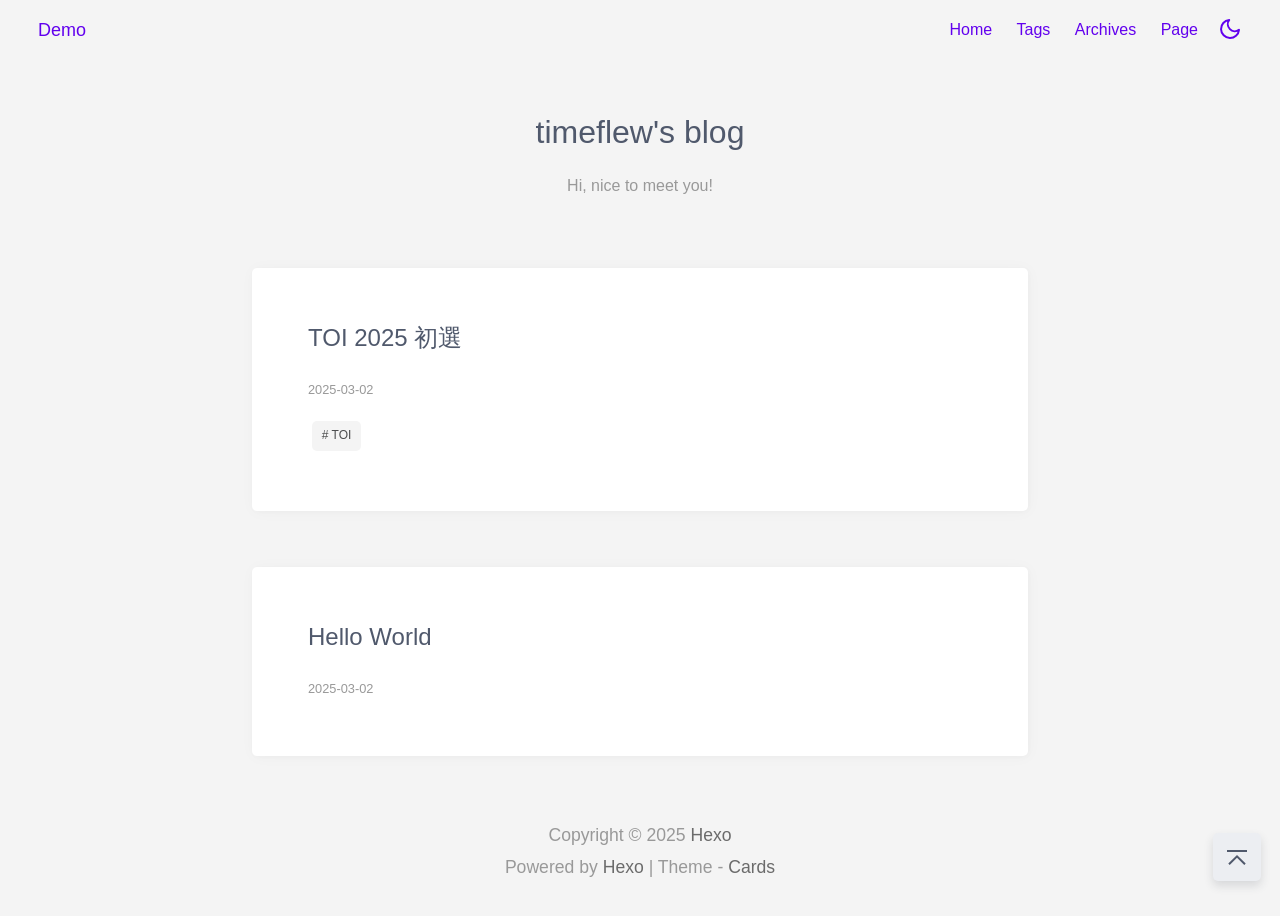
==== commit 4daeaa5f: "Site updated: 2025-03-03 01:09:59" ====
--- a/index.html
+++ b/index.html
@@ -1,772 +1,242 @@
 <!DOCTYPE html>
-
-
-
-  
-
-
-<html class="theme-next muse use-motion" lang="zh-TW">
-<head>
-  <meta charset="UTF-8"/>
-<meta http-equiv="X-UA-Compatible" content="IE=edge" />
-<meta name="viewport" content="width=device-width, initial-scale=1, maximum-scale=1"/>
-<meta name="theme-color" content="#222">
-
-
-
-
-
-
-
-
-
-<meta http-equiv="Cache-Control" content="no-transform" />
-<meta http-equiv="Cache-Control" content="no-siteapp" />
-
-
-
-
-
-
-
-
-
-
-
-
-
-
-
-
-  
-  
-  <link href="/lib/fancybox/source/jquery.fancybox.css?v=2.1.5" rel="stylesheet" type="text/css" />
-
-
-
-
-
-
-
-<link href="/lib/font-awesome/css/font-awesome.min.css?v=4.6.2" rel="stylesheet" type="text/css" />
-
-<link href="/css/main.css?v=5.1.4" rel="stylesheet" type="text/css" />
-
-
-  <link rel="apple-touch-icon" sizes="180x180" href="/images/apple-touch-icon-next.png?v=5.1.4">
-
-
-  <link rel="icon" type="image/png" sizes="32x32" href="/images/favicon-32x32-next.png?v=5.1.4">
-
-
-  <link rel="icon" type="image/png" sizes="16x16" href="/images/favicon-16x16-next.png?v=5.1.4">
-
-
-  <link rel="mask-icon" href="/images/logo.svg?v=5.1.4" color="#222">
-
-
-
-
-
-  <meta name="keywords" content="Hexo, NexT" />
-
-
-
-
-
-
-
-
-
-
-<meta name="description" content="我是timeflew，這是我的blog">
-<meta property="og:type" content="website">
-<meta property="og:title" content="timeflew&#39;s blog">
-<meta property="og:url" content="https://twfly104.github.io/index.html">
-<meta property="og:site_name" content="timeflew&#39;s blog">
-<meta property="og:description" content="我是timeflew，這是我的blog">
-<meta property="og:locale" content="zh_TW">
-<meta property="article:author" content="Oscar Ko">
-<meta property="article:tag" content="timeflew">
-<meta name="twitter:card" content="summary">
-
-
-
-<script type="text/javascript" id="hexo.configurations">
-  var NexT = window.NexT || {};
-  var CONFIG = {
-    root: '',
-    scheme: 'Muse',
-    version: '5.1.4',
-    sidebar: {"position":"left","display":"post","offset":12,"b2t":false,"scrollpercent":false,"onmobile":false},
-    fancybox: true,
-    tabs: true,
-    motion: {"enable":true,"async":false,"transition":{"post_block":"fadeIn","post_header":"slideDownIn","post_body":"slideDownIn","coll_header":"slideLeftIn","sidebar":"slideUpIn"}},
-    duoshuo: {
-      userId: '0',
-      author: 'Author'
-    },
-    algolia: {
-      applicationID: '',
-      apiKey: '',
-      indexName: '',
-      hits: {"per_page":10},
-      labels: {"input_placeholder":"Search for Posts","hits_empty":"We didn't find any results for the search: ${query}","hits_stats":"${hits} results found in ${time} ms"}
-    }
-  };
-</script>
-
-
-
-  <link rel="canonical" href="https://twfly104.github.io/"/>
-
-
-
-
-
-  <title>timeflew's blog</title>
-  
-
-
-
-
-
-
-
+<html lang="en">
+    <head>
+    <meta charset="utf-8">
+
+    
+
+    <!-- 渲染优化 -->
+    <meta name="renderer" content="webkit">
+    <meta name="force-rendering" content="webkit">
+    <meta http-equiv="X-UA-Compatible" content="IE=Edge,chrome=1">
+    <meta name="HandheldFriendly" content="True" >
+    <meta name="apple-mobile-web-app-capable" content="yes">
+    <meta name="viewport" content="width=device-width, initial-scale=1, maximum-scale=1">
+
+    <!--icon-->
+
+    
+    
+    
+    
+    
+
+
+    <!-- meta -->
+
+
+<title>Hexo</title>
+
+
+
+
+
+    <!-- OpenGraph -->
+ 
+    <meta property="og:type" content="website">
+<meta property="og:title" content="Hexo">
+<meta property="og:url" content="http://example.com/index.html">
+<meta property="og:site_name" content="Hexo">
+<meta property="og:locale" content="en_US">
+<meta property="article:author" content="John Doe">
+<meta name="twitter:card" content="summary_large_image">
+
+
+    
+<link rel="stylesheet" href="/css/style/main.css">
+ 
+
+    
+    
+    
+
+    
+    
+<link rel="stylesheet" href="/css/style/dark.css">
+
+    
+<script src="/js/darkmode.js"></script>
+
+
+
+     
+
+    <!-- custom head -->
 
 <meta name="generator" content="Hexo 7.3.0"></head>
 
-<body itemscope itemtype="http://schema.org/WebPage" lang="zh-TW">
-
-  
-  
-    
-  
-
-  <div class="container sidebar-position-left 
-  page-home">
-    <div class="headband"></div>
-
-    <header id="header" class="header" itemscope itemtype="http://schema.org/WPHeader">
-      <div class="header-inner"><div class="site-brand-wrapper">
-  <div class="site-meta ">
-    
-
-    <div class="custom-logo-site-title">
-      <a href="/"  class="brand" rel="start">
-        <span class="logo-line-before"><i></i></span>
-        <span class="site-title">timeflew's blog</span>
-        <span class="logo-line-after"><i></i></span>
-      </a>
-    </div>
-      
-        <p class="site-subtitle">twfly104</p>
-      
-  </div>
-
-  <div class="site-nav-toggle">
-    <button>
-      <span class="btn-bar"></span>
-      <span class="btn-bar"></span>
-      <span class="btn-bar"></span>
-    </button>
-  </div>
-</div>
-
-<nav class="site-nav">
-  
-
-  
-    <ul id="menu" class="menu">
-      
-        
-        <li class="menu-item menu-item-home">
-          <a href="/%20" rel="section">
-            
-              <i class="menu-item-icon fa fa-fw fa-home"></i> <br />
-            
-            Home
-          </a>
-        </li>
-      
-        
-        <li class="menu-item menu-item-about">
-          <a href="/about/%20" rel="section">
-            
-              <i class="menu-item-icon fa fa-fw fa-user"></i> <br />
-            
-            About
-          </a>
-        </li>
-      
-        
-        <li class="menu-item menu-item-tags">
-          <a href="/tags/%20" rel="section">
-            
-              <i class="menu-item-icon fa fa-fw fa-tags"></i> <br />
-            
-            Tags
-          </a>
-        </li>
-      
-        
-        <li class="menu-item menu-item-categories">
-          <a href="/categories/%20" rel="section">
-            
-              <i class="menu-item-icon fa fa-fw fa-th"></i> <br />
-            
-            Categories
-          </a>
-        </li>
-      
-        
-        <li class="menu-item menu-item-archives">
-          <a href="/archives/%20" rel="section">
-            
-              <i class="menu-item-icon fa fa-fw fa-archive"></i> <br />
-            
-            Archives
-          </a>
-        </li>
-      
-
-      
-    </ul>
-  
-
-  
-</nav>
-
-
-
- </div>
-    </header>
-
-    <main id="main" class="main">
-      <div class="main-inner">
-        <div class="content-wrap">
-          <div id="content" class="content">
-            
-  <section id="posts" class="posts-expand">
-    
-      
-
-  
-
-  
-  
-  
-
-  <article class="post post-type-normal" itemscope itemtype="http://schema.org/Article">
-  
-  
-  
-  <div class="post-block">
-    <link itemprop="mainEntityOfPage" href="https://twfly104.github.io/2024/12/01/test/">
-
-    <span hidden itemprop="author" itemscope itemtype="http://schema.org/Person">
-      <meta itemprop="name" content="">
-      <meta itemprop="description" content="">
-      <meta itemprop="image" content="/images/avatar.gif">
-    </span>
-
-    <span hidden itemprop="publisher" itemscope itemtype="http://schema.org/Organization">
-      <meta itemprop="name" content="timeflew's blog">
-    </span>
-
-    
-      <header class="post-header">
-
-        
-        
-          <h1 class="post-title" itemprop="name headline">
-                
-                <a class="post-title-link" href="/2024/12/01/test/" itemprop="url">test</a></h1>
-        
-
-        <div class="post-meta">
-          <span class="post-time">
-            
-              <span class="post-meta-item-icon">
-                <i class="fa fa-calendar-o"></i>
-              </span>
-              
-                <span class="post-meta-item-text">Posted on</span>
-              
-              <time title="Post created" itemprop="dateCreated datePublished" datetime="2024-12-01T22:58:05+08:00">
-                2024-12-01
-              </time>
-            
-
-            
-
-            
-          </span>
-
-          
-
-          
-            
-          
-
-          
-          
-
-          
-
-          
-
-          
-
+    <body>
+        <div id="app" tabindex="-1">
+            <header class="header">
+    <div class="header__left">
+        <a href="/" class="button">
+            <span class="logo__text">Demo</span>
+        </a>
+    </div>
+    <div class="header__right">
+        
+            <div class="navbar__menus">
+                
+                    <a href="/" class="navbar-menu button">Home</a>
+                
+                    <a href="/tags/" class="navbar-menu button">Tags</a>
+                
+                    <a href="/archives/" class="navbar-menu button">Archives</a>
+                
+                    <a href="/page/" class="navbar-menu button">Page</a>
+                
+            </div>
+        
+        
+        
+
+        
+        
+    <a href="javaScript:void(0);" id="btn-toggle-dark">
+        <svg xmlns="http://www.w3.org/2000/svg" width="24" height="24" viewBox="0 0 24 24" fill="none" stroke="currentColor" stroke-width="2" stroke-linecap="round" stroke-linejoin="round"><path d="M21 12.79A9 9 0 1 1 11.21 3 7 7 0 0 0 21 12.79z"></path></svg>
+    </a>
+
+
+        
+            <a class="dropdown-icon button" id="btn-dropdown" tabindex="0"><svg xmlns="http://www.w3.org/2000/svg" viewBox="0 0 20 20" width='24' height='24' fill="none" stroke="currentColor" stroke-width="0.7" stroke-linecap="round" stroke-linejoin="round"><path fill="currentColor" d="M3.314,4.8h13.372c0.41,0,0.743-0.333,0.743-0.743c0-0.41-0.333-0.743-0.743-0.743H3.314c-0.41,0-0.743,0.333-0.743,0.743C2.571,4.467,2.904,4.8,3.314,4.8z M16.686,15.2H3.314c-0.41,0-0.743,0.333-0.743,0.743s0.333,0.743,0.743,0.743h13.372c0.41,0,0.743-0.333,0.743-0.743S17.096,15.2,16.686,15.2z M16.686,9.257H3.314c-0.41,0-0.743,0.333-0.743,0.743s0.333,0.743,0.743,0.743h13.372c0.41,0,0.743-0.333,0.743-0.743S17.096,9.257,16.686,9.257z"></path></svg></a>
+            <div class="dropdown-menus" id="dropdown-menus">
+                
+                    <a href="/" class="dropdown-menu button">Home</a>
+                
+                    <a href="/tags/" class="dropdown-menu button">Tags</a>
+                
+                    <a href="/archives/" class="dropdown-menu button">Archives</a>
+                
+                    <a href="/page/" class="dropdown-menu button">Page</a>
+                
+            </div>
+        
+    </div>
+</header>
+
+
+    <div class="cover">
+        <div class="cover__logo">
+            
+                <h1>timeflew&#39;s blog</h1>
+            
         </div>
-      </header>
-    
-
-    
-    
-    
-    <div class="post-body" itemprop="articleBody">
-
-      
-      
-
-      
-        
-          
-            
-          
-        
-      
-    </div>
-    
-    
-    
-
-    
-
-    
-
-    
-
-    <footer class="post-footer">
-      
-
-      
-
-      
-
-      
-      
-        <div class="post-eof"></div>
-      
-    </footer>
-  </div>
-  
-  
-  
-  </article>
-
-
-    
-      
-
-  
-
-  
-  
-  
-
-  <article class="post post-type-normal" itemscope itemtype="http://schema.org/Article">
-  
-  
-  
-  <div class="post-block">
-    <link itemprop="mainEntityOfPage" href="https://twfly104.github.io/2024/12/01/hello-world/">
-
-    <span hidden itemprop="author" itemscope itemtype="http://schema.org/Person">
-      <meta itemprop="name" content="">
-      <meta itemprop="description" content="">
-      <meta itemprop="image" content="/images/avatar.gif">
-    </span>
-
-    <span hidden itemprop="publisher" itemscope itemtype="http://schema.org/Organization">
-      <meta itemprop="name" content="timeflew's blog">
-    </span>
-
-    
-      <header class="post-header">
-
-        
-        
-          <h1 class="post-title" itemprop="name headline">
-                
-                <a class="post-title-link" href="/2024/12/01/hello-world/" itemprop="url">Hello World</a></h1>
-        
-
-        <div class="post-meta">
-          <span class="post-time">
-            
-              <span class="post-meta-item-icon">
-                <i class="fa fa-calendar-o"></i>
-              </span>
-              
-                <span class="post-meta-item-text">Posted on</span>
-              
-              <time title="Post created" itemprop="dateCreated datePublished" datetime="2024-12-01T22:03:36+08:00">
-                2024-12-01
-              </time>
-            
-
-            
-
-            
-          </span>
-
-          
-
-          
-            
-          
-
-          
-          
-
-          
-
-          
-
-          
+        
+        
+            <div class="cover__intro">
+                <p>Hi, nice to meet you!</p>
+ 
+            </div>
+        
+    </div>
+
+            <main class="main">
+    
+    <div class="post-list">
+        
+            
+                <div class='post-entry content-card'>
+                    <div class="post-entry__header"></div>
+<div class="post-entry__content">
+    <h2 class="post-entry__title">
+        TOI 2025 初選
+    </h2>
+    
+</div>
+<div class="post-entry__meta">
+    <a href="/archives/2025/03/" class="post-meta__date button">2025-03-02</a>
+    
+ 
+</div>
+<div class="post-entry__tags"><a href="/tags/TOI/" class="post-tags__link button"># TOI</a></div> 
+<a href="/2025/03/02/2025-toi%E5%88%9D%E9%81%B8/" class="post-entry__link">TOI 2025 初選</a>
+                </div>
+            
+                <div class='post-entry content-card'>
+                    <div class="post-entry__header"></div>
+<div class="post-entry__content">
+    <h2 class="post-entry__title">
+        Hello World
+    </h2>
+    
+</div>
+<div class="post-entry__meta">
+    <a href="/archives/2025/03/" class="post-meta__date button">2025-03-02</a>
+    
+ 
+</div>
+<div class="post-entry__tags"></div> 
+<a href="/2025/03/02/hello-world/" class="post-entry__link">Hello World</a>
+                </div>
+            
+        
+    </div>
+    
+
+
+</main>
+
+            <footer class="footer">
+     
+    <a href="#" class="button" id="b2t" aria-label="Back to Top" title="Back to Top">
+        <svg xmlns="http://www.w3.org/2000/svg" viewBox="0 0 1024 1024" width="32" height="32">
+            <path d="M233.376 722.752L278.624 768 512 534.624 745.376 768l45.248-45.248L512 444.128zM192 352h640V288H192z" fill="currentColor"></path>
+        </svg>
+    </a>
+
+    
+
+
+    
+     
+ 
+
+ 
+    
+        
+        <p class="footer-copyright">
+            Copyright © 2025 <a href="/">Hexo</a>
+        </p>
+    
+    
+    <p>Powered by <a href="https://hexo.io" target="_blank">Hexo</a> | Theme - <a href="https://github.com/ChrAlpha/hexo-theme-cards" target="_blank">Cards</a></p>
+</footer>
 
         </div>
-      </header>
-    
-
-    
-    
-    
-    <div class="post-body" itemprop="articleBody">
-
-      
-      
-
-      
-        
-          
-            <p>Welcome to <a target="_blank" rel="noopener" href="https://hexo.io/">Hexo</a>! This is your very first post. Check <a target="_blank" rel="noopener" href="https://hexo.io/docs/">documentation</a> for more info. If you get any problems when using Hexo, you can find the answer in <a target="_blank" rel="noopener" href="https://hexo.io/docs/troubleshooting.html">troubleshooting</a> or you can ask me on <a target="_blank" rel="noopener" href="https://github.com/hexojs/hexo/issues">GitHub</a>.</p>
-<h2 id="Quick-Start"><a href="#Quick-Start" class="headerlink" title="Quick Start"></a>Quick Start</h2><h3 id="Create-a-new-post"><a href="#Create-a-new-post" class="headerlink" title="Create a new post"></a>Create a new post</h3><figure class="highlight bash"><table><tr><td class="gutter"><pre><span class="line">1</span><br></pre></td><td class="code"><pre><span class="line">$ hexo new <span class="string">&quot;My New Post&quot;</span></span><br></pre></td></tr></table></figure>
-
-<p>More info: <a target="_blank" rel="noopener" href="https://hexo.io/docs/writing.html">Writing</a></p>
-<h3 id="Run-server"><a href="#Run-server" class="headerlink" title="Run server"></a>Run server</h3><figure class="highlight bash"><table><tr><td class="gutter"><pre><span class="line">1</span><br></pre></td><td class="code"><pre><span class="line">$ hexo server</span><br></pre></td></tr></table></figure>
-
-<p>More info: <a target="_blank" rel="noopener" href="https://hexo.io/docs/server.html">Server</a></p>
-<h3 id="Generate-static-files"><a href="#Generate-static-files" class="headerlink" title="Generate static files"></a>Generate static files</h3><figure class="highlight bash"><table><tr><td class="gutter"><pre><span class="line">1</span><br></pre></td><td class="code"><pre><span class="line">$ hexo generate</span><br></pre></td></tr></table></figure>
-
-<p>More info: <a target="_blank" rel="noopener" href="https://hexo.io/docs/generating.html">Generating</a></p>
-<h3 id="Deploy-to-remote-sites"><a href="#Deploy-to-remote-sites" class="headerlink" title="Deploy to remote sites"></a>Deploy to remote sites</h3><figure class="highlight bash"><table><tr><td class="gutter"><pre><span class="line">1</span><br></pre></td><td class="code"><pre><span class="line">$ hexo deploy</span><br></pre></td></tr></table></figure>
-
-<p>More info: <a target="_blank" rel="noopener" href="https://hexo.io/docs/one-command-deployment.html">Deployment</a></p>
-
-          
-        
-      
-    </div>
-    
-    
-    
-
-    
-
-    
-
-    
-
-    <footer class="post-footer">
-      
-
-      
-
-      
-
-      
-      
-        <div class="post-eof"></div>
-      
-    </footer>
-  </div>
-  
-  
-  
-  </article>
-
-
-    
-  </section>
-
-  
-
-
-          </div>
-          
-
-
-          
-
-        </div>
-        
-          
-  
-  <div class="sidebar-toggle">
-    <div class="sidebar-toggle-line-wrap">
-      <span class="sidebar-toggle-line sidebar-toggle-line-first"></span>
-      <span class="sidebar-toggle-line sidebar-toggle-line-middle"></span>
-      <span class="sidebar-toggle-line sidebar-toggle-line-last"></span>
-    </div>
-  </div>
-
-  <aside id="sidebar" class="sidebar">
-    
-    <div class="sidebar-inner">
-
-      
-
-      
-
-      <section class="site-overview-wrap sidebar-panel sidebar-panel-active">
-        <div class="site-overview">
-          <div class="site-author motion-element" itemprop="author" itemscope itemtype="http://schema.org/Person">
-            
-              <p class="site-author-name" itemprop="name"></p>
-              <p class="site-description motion-element" itemprop="description"></p>
-          </div>
-
-          <nav class="site-state motion-element">
-
-            
-              <div class="site-state-item site-state-posts">
-              
-                <a href="/archives/%20%7C%7C%20archive">
-              
-                  <span class="site-state-item-count">2</span>
-                  <span class="site-state-item-name">posts</span>
-                </a>
-              </div>
-            
-
-            
-
-            
-
-          </nav>
-
-          
-
-          
-
-          
-          
-
-          
-          
-
-          
-
-        </div>
-      </section>
-
-      
-
-      
-
-    </div>
-  </aside>
-
-
-        
-      </div>
-    </main>
-
-    <footer id="footer" class="footer">
-      <div class="footer-inner">
-        <div class="copyright">&copy; <span itemprop="copyrightYear">2024</span>
-  <span class="with-love">
-    <i class="fa fa-user"></i>
-  </span>
-  <span class="author" itemprop="copyrightHolder">Oscar Ko</span>
-
-  
-</div>
-
-
-  <div class="powered-by">Powered by <a class="theme-link" target="_blank" href="https://hexo.io">Hexo</a></div>
-
-
-
-  <span class="post-meta-divider">|</span>
-
-
-
-  <div class="theme-info">Theme &mdash; <a class="theme-link" target="_blank" href="https://github.com/iissnan/hexo-theme-next">NexT.Muse</a> v5.1.4</div>
-
-
-
-
-        
-
-
-
-
-
-
-
-        
-      </div>
-    </footer>
-
-    
-      <div class="back-to-top">
-        <i class="fa fa-arrow-up"></i>
-        
-      </div>
-    
-
-    
-
-  </div>
-
-  
-
-<script type="text/javascript">
-  if (Object.prototype.toString.call(window.Promise) !== '[object Function]') {
-    window.Promise = null;
-  }
-</script>
-
-
-
-
-
-
-
-
-
-  
-
-
-
-
-
-
-
-
-
-
-
-
-  
-  
-    <script type="text/javascript" src="/lib/jquery/index.js?v=2.1.3"></script>
-  
-
-  
-  
-    <script type="text/javascript" src="/lib/fastclick/lib/fastclick.min.js?v=1.0.6"></script>
-  
-
-  
-  
-    <script type="text/javascript" src="/lib/jquery_lazyload/jquery.lazyload.js?v=1.9.7"></script>
-  
-
-  
-  
-    <script type="text/javascript" src="/lib/velocity/velocity.min.js?v=1.2.1"></script>
-  
-
-  
-  
-    <script type="text/javascript" src="/lib/velocity/velocity.ui.min.js?v=1.2.1"></script>
-  
-
-  
-  
-    <script type="text/javascript" src="/lib/fancybox/source/jquery.fancybox.pack.js?v=2.1.5"></script>
-  
-
-
-  
-
-
-  <script type="text/javascript" src="/js/src/utils.js?v=5.1.4"></script>
-
-  <script type="text/javascript" src="/js/src/motion.js?v=5.1.4"></script>
-
-
-
-  
-  
-
-  
-
-  
-
-
-  <script type="text/javascript" src="/js/src/bootstrap.js?v=5.1.4"></script>
-
-
-
-  
-
-
-  
-
-
-
-
-	
-
-
-
-
-
-  
-
-
-
-
-
-  
-
-
-
-
-
-
-
-
-
-
-
-
-  
-
-
-
-
-
-  
-
-  
-
-  
-
-  
-  
-
-  
-
-  
-
-  
-
-</body>
+         
+
+ 
+
+ 
+
+ 
+
+ 
+
+
+
+ 
+
+
+
+ 
+
+
+    
+ 
+
+ 
+
+ 
+
+ 
+
+ 
+
+ 
+
+
+
+
+    </body>
 </html>
--- a/css/style/main.css
+++ b/css/style/main.css
@@ -0,0 +1,1396 @@
+:root {
+  --main-color: #6200ee;
+  --bg-color: #f4f4f4;
+  --bg-content-color: #fff;
+  --bg-menu: #eceef2;
+  --bg-tag-color: #f4f4f4;
+  --bg-code: #eee;
+  --bg-codeblock: #f8f8f8;
+  --body-color: #4c4d4e;
+  --title-color: #50596c;
+  --border-color: rgba(0,0,0,0.1);
+  --space: 3.5rem;
+  --content-width: 776px;
+}
+::-webkit-scrollbar {
+  width: 0.55rem !important;
+  height: 0.4rem !important;
+  background: 0 0 !important;
+}
+::-webkit-scrollbar-thumb {
+  background: #b5b5b5 !important;
+}
+@media screen and (max-width: 762px) {
+  ::-webkit-scrollbar {
+    width: 0.25rem !important;
+    height: 0.16rem !important;
+  }
+}
+html,
+body {
+  scroll-behavior: smooth;
+}
+body {
+  --base-font-size: 16px;
+  font-size: var(--base-font-size);
+  font-weight: 400;
+  font-family: -apple-system, BlinkMacSystemFont, Segoe UI, Helvetica, Arial, sans-serif, Apple Color Emoji, Segoe UI Emoji;
+  background-color: var(--bg-color);
+  color: var(--body-color);
+  -webkit-transition: color 0.6s, background-color 0.6s;
+  -o-transition: color 0.6s, background-color 0.6s;
+  transition: color 0.6s, background-color 0.6s;
+  margin: 0;
+  padding: 0;
+  line-height: 1.8;
+}
+::selection {
+  color: #fff;
+  background-color: #318efd;
+}
+::-moz-selection {
+  color: #fff;
+  background-color: #318efd;
+}
+@media screen and (max-width: 650px) {
+  body {
+    --space: 1.5rem;
+  }
+}
+article,
+aside,
+figure,
+details,
+footer,
+header,
+nav,
+section {
+  display: block;
+}
+.main {
+  margin: 0 auto;
+  padding: 1.5vw 12px 0;
+}
+.main.tagscloud,
+.main.links {
+  margin: 0 auto;
+  max-width: 1024px;
+}
+.content-card {
+  background-color: var(--bg-content-color);
+  max-width: var(--content-width);
+  margin: 0 auto;
+  transition: background-color 0.6s;
+  padding: var(--space);
+  border-radius: 5px;
+  -webkit-box-shadow: 1px 1px 5px 0 rgba(0,0,0,0.02), 1px 1px 15px 0 rgba(0,0,0,0.03);
+  box-shadow: 1px 1px 5px 0 rgba(0,0,0,0.02), 1px 1px 15px 0 rgba(0,0,0,0.03);
+  -webkit-transition: background-color 0.3s, -webkit-transform 0.3s, -webkit-box-shadow 0.6s;
+  transition: background-color 0.3s, -webkit-transform 0.3s, -webkit-box-shadow 0.6s;
+  -o-transition: transform 0.3s, background-color 0.3s, box-shadow 0.6s;
+  transition: transform 0.3s, background-color 0.3s, box-shadow 0.6s;
+  transition: transform 0.3s, background-color 0.3s, box-shadow 0.6s, -webkit-transform 0.3s, -webkit-box-shadow 0.6s;
+}
+.content-card>:first-child {
+  margin-top: 0;
+}
+.content-card>:last-child {
+  margin-bottom: 0;
+}
+.MathJax {
+  overflow-x: auto;
+  overflow-y: hidden;
+}
+.separate-dot:after {
+  content: ' · ';
+}
+h1,
+h2,
+h3,
+h4,
+h5 {
+  -webkit-transition: color 0.6s;
+  -o-transition: color 0.6s;
+  transition: color 0.6s;
+  color: var(--title-color);
+  margin: 2.75rem 0 1rem;
+  font-family: miriam libre, -apple-system, BlinkMacSystemFont, Segoe UI, Helvetica, Arial, pingfang sc, source han sans sc, noto sans cjk sc, sarasa gothic sc, microsoft yahei, sans-serif, Apple Color Emoji, Segoe UI Emoji, Varela Round;
+  font-weight: 430;
+  line-height: 1.5;
+}
+h1 {
+  font-size: 2em;
+}
+h2 {
+  font-size: 1.6em;
+}
+h3 {
+  font-size: 1.4em;
+}
+h4 {
+  font-size: 1.2em;
+}
+h5 {
+  font-size: 1.05em;
+}
+small {
+  font-size: 0.889em;
+}
+b,
+strong {
+  font-weight: 700;
+}
+m,
+mark {
+  background: #f9de4b;
+  color: #4c4d4e;
+}
+em {
+  font-style: italic;
+}
+s {
+  text-decoration: line-through;
+}
+* {
+  -webkit-box-sizing: border-box;
+  box-sizing: border-box;
+  font-smoothing: antialiased;
+  osx-font-smoothing: grayscale;
+}
+a {
+  color: var(--main-color);
+  cursor: pointer;
+  text-decoration: none;
+}
+a:not(.button) {
+  -webkit-transition: opacity 0.2s;
+  -o-transition: opacity 0.2s;
+  transition: opacity 0.2s;
+}
+a:not(.button):hover {
+  opacity: 0.8;
+  text-decoration: underline;
+}
+a .index-title {
+  color: var(--title-color);
+}
+img {
+  max-width: 100%;
+}
+img.lazy {
+  -webkit-transition: -webkit-filter 0.375s ease 0s;
+  transition: -webkit-filter 0.375s ease 0s;
+  -o-transition: filter 0.375s ease 0s;
+  transition: filter 0.375s ease 0s;
+  transition: filter 0.375s ease 0s, -webkit-filter 0.375s ease 0s;
+}
+img.lazy:not(.loaded) {
+  -webkit-filter: blur(8px);
+  filter: blur(8px);
+  padding-bottom: 40%;
+}
+hr {
+  -webkit-box-sizing: initial;
+  box-sizing: initial;
+  height: 0;
+  overflow: visible;
+  margin: 15px 0;
+  overflow: hidden;
+  background: transparent;
+  border: 0;
+  border-bottom: 1px solid #dfe2e5;
+  border-bottom-color: #eee;
+  height: 0.1em;
+  padding: 0;
+  margin: 24px 0;
+  background-color: #e1e4e8;
+}
+hr:after {
+  clear: both;
+}
+input {
+  font: inherit;
+  margin: 0;
+  overflow: visible;
+  font-family: inherit;
+  font-size: inherit;
+  line-height: inherit;
+}
+[type=checkbox] {
+  -webkit-box-sizing: border-box;
+  box-sizing: border-box;
+  padding: 0;
+}
+kbd {
+  display: inline-block;
+  padding: 3px 5px;
+  font: 11px SFMono-Regular, Consolas, Liberation Mono, Menlo, monospace;
+  line-height: 10px;
+  color: #444d56;
+  vertical-align: middle;
+  background-color: #fafbfc;
+  border: 1px solid #d1d5da;
+  border-radius: 3px;
+  -webkit-box-shadow: inset 0 -1px 0 #d1d5da;
+  box-shadow: inset 0 -1px 0 #d1d5da;
+}
+blockquote {
+  margin: 16px 0 16px 0;
+  padding: 0 1em;
+  color: #6a737d;
+  border-left: 0.25em solid #dfe2e5;
+}
+blockquote > :first-child {
+  margin-top: 0;
+}
+blockquote >:last-child {
+  margin-bottom: 0;
+}
+dd {
+  margin-left: 0;
+}
+pre {
+  margin-top: 0;
+  margin-bottom: 0;
+  word-wrap: normal;
+}
+pre >code {
+  padding: 0;
+  margin: 0;
+  font-size: 100%;
+  word-break: normal;
+  white-space: pre;
+  background: transparent;
+  border: 0;
+}
+pre span {
+  display: inline;
+  max-width: auto;
+  padding: 0;
+  margin: 0;
+  overflow: auto;
+  line-height: inherit;
+  word-wrap: normal;
+  background-color: initial;
+  border: 0;
+}
+li {
+  word-wrap: break-all;
+}
+li >p {
+  margin-top: 16px;
+}
+li +li {
+  margin-top: 0.25em;
+}
+dl {
+  padding: 0;
+}
+dl dt {
+  padding: 0;
+  margin-top: 16px;
+  font-size: 1em;
+  font-style: italic;
+  font-weight: 600;
+}
+dl dd {
+  padding: 0 16px;
+  margin-bottom: 20px;
+}
+code {
+  padding: 0.2em 0.4em;
+  margin: 0;
+  font-size: 14px;
+  background-color: var(--bg-code);
+  border-radius: 3px;
+}
+a:active,
+a:hover {
+  outline-width: 0;
+}
+code,
+kbd,
+pre {
+  font-family: monospace, monospace;
+  font-size: 14px;
+}
+hr:after,
+hr:before {
+  display: table;
+  content: "";
+}
+td,
+th {
+  padding: 0;
+}
+ol,
+ul {
+  padding-left: 0;
+  margin-top: 0;
+  margin-bottom: 0;
+  padding-left: 2em;
+}
+ol ol,
+ul ol {
+  list-style-type: lower-roman;
+}
+ol ol ol,
+ol ul ol,
+ul ol ol,
+ul ul ol {
+  list-style-type: lower-alpha;
+}
+code,
+pre {
+  font-family: SFMono-Regular, Consolas, Liberation Mono, Menlo, monospace;
+  font-size: 14px;
+}
+input::-webkit-inner-spin-button,
+input::-webkit-outer-spin-button {
+  margin: 0;
+  -webkit-appearance: none;
+  appearance: none;
+}
+blockquote,
+details,
+dl,
+ol,
+p,
+pre,
+table,
+ul {
+  margin-top: 0px;
+  margin-bottom: 20px;
+}
+ol ol,
+ol ul,
+ul ol,
+ul ul {
+  margin-top: 0;
+  margin-bottom: 0;
+}
+figure {
+  padding: 0;
+  margin: 0;
+  margin-bottom: 20px;
+}
+table {
+  display: block;
+  width: 100%;
+  overflow: auto;
+}
+figure table {
+  border: none;
+  padding: 0;
+  max-width: 100%;
+}
+figure table th {
+  font-weight: 600;
+}
+figure table tr {
+  background-color: transparent;
+  border-top: none;
+}
+figure table td.gutter {
+  padding-right: 1rem;
+  text-align: right;
+  background-color: transparent;
+}
+.highlight {
+  margin-bottom: 20px;
+  padding: 0.4rem;
+  width: auto;
+  border-radius: 3px;
+}
+.highlight pre {
+  margin-bottom: 0;
+}
+.highlight table {
+  margin: 0;
+  padding: 0.6rem 0;
+}
+.highlight pre,
+pre {
+  padding: 0;
+  overflow: auto;
+  font-size: 14px;
+  line-height: 1.45;
+  border-radius: 3px;
+}
+.task-list-item {
+  list-style-type: none;
+}
+.task-list-item +.task-list-item {
+  margin-top: 3px;
+}
+.task-list-item input {
+  margin: 0 0.2em 0.25em -1.6em;
+  vertical-align: middle;
+}
+table {
+  border-spacing: 0;
+  border-collapse: collapse;
+}
+table th:not(.code):not(.gutter) {
+  font-weight: 700;
+}
+table tr:not(.code):not(.gutter) {
+  background-color: #f6f8fa;
+}
+table tr:not(.code):not(.gutter):not(.highlight) {
+  background-color: transparent;
+}
+table tr:not(.code):not(.gutter):nth-child(2n) {
+  background-color: #f6f8fa;
+}
+table td:not(.code):not(.gutter),
+table th:not(.code):not(.gutter) {
+  padding: 6px 13px;
+  border: 1px solid var(--border-color);
+}
+overflows table {
+  overflow: auto;
+}
+overflows table th,
+overflows table td {
+  white-space: nowrap;
+}
+.post-entry__content,
+.post__content {
+  color: var(--body-color);
+  font-size: 16px;
+  word-wrap: break-word;
+}
+.post-entry__content a,
+.post__content a {
+  background-color: initial;
+  color: #0366d6;
+  text-decoration: none;
+}
+.post-entry__content a:hover,
+.post__content a:hover {
+  text-decoration: underline;
+}
+.post-entry__content>.highlight,
+.post__content>.highlight {
+  margin: 1rem calc(0rem - var(--space)) !important;
+  padding: 0.4rem var(--space) !important;
+  border: none !important;
+  border-radius: 0 !important;
+  width: auto;
+}
+.post-entry__content h1,
+.post__content h1,
+.post-entry__content h2,
+.post__content h2,
+.post-entry__content h3,
+.post__content h3,
+.post-entry__content h4,
+.post__content h4,
+.post-entry__content h5,
+.post__content h5,
+.post-entry__content h6,
+.post__content h6 {
+  margin-top: 24px;
+  margin-bottom: 20px;
+  font-weight: 700;
+  line-height: 1.25;
+}
+.post-entry__content h1,
+.post__content h1,
+.post-entry__content h2,
+.post__content h2 {
+  padding-bottom: 0.3em;
+  border-bottom: 1px solid #eaecef;
+}
+.post-entry__content h6,
+.post__content h6 {
+  font-size: 0.875em;
+  color: #6a737d;
+}
+.archives {
+  position: relative;
+  max-width: var(--content-width);
+  margin: 0 auto;
+}
+.archives .archives-item {
+  display: -webkit-box;
+  display: -ms-flexbox;
+  display: flex;
+  margin-bottom: 1.2rem;
+  position: relative;
+}
+.archives .archives-item .archives-left {
+  -webkit-box-flex: 0;
+  -ms-flex: 0 0 auto;
+  flex: 0 0 auto;
+  box-flex: 0;
+}
+.archives .archives-item .archives-icon {
+  border-radius: 50%;
+  color: var(--main-color);
+  display: block;
+  height: 1.6rem;
+  text-align: center;
+  width: 1.6rem;
+}
+.archives .archives-item .archives-icon.icon-lg {
+  background: var(--main-color);
+  line-height: 1.2rem;
+}
+.archives .archives-item .archives-icon::before {
+  border: 0.1rem solid var(--main-color);
+  border-radius: 50%;
+  content: "";
+  display: block;
+  height: 0.4rem;
+  left: 0.6rem;
+  position: absolute;
+  top: 0.8rem;
+  width: 0.4rem;
+}
+.archives .archives-item .archives-content {
+  -webkit-box-flex: 1;
+  -ms-flex: 1 1 auto;
+  flex: 1 1 auto;
+  box-flex: 1;
+  padding: 2px 0 2px 0.8rem;
+}
+.archives .archives-item .archives-content .archives-year {
+  margin: 0;
+}
+.archives .archives-item .archives-content .archives-title {
+  color: var(--title-color);
+  font-size: 20px;
+}
+.archives .archives-item:hover .archives-icon::before {
+  background: var(--main-color);
+}
+.archives .archives-item::before {
+  background: #e7e9ed;
+  content: "";
+  height: 100%;
+  left: 0.8rem;
+  position: absolute;
+  top: 1.6rem;
+  width: 2px;
+}
+.archives .archives-item:last-child::before {
+  background: 0 0;
+}
+.links-list {
+  margin: 0 auto;
+  max-width: 1080px;
+}
+.links-list .links-content {
+  display: -webkit-box;
+  display: -ms-flexbox;
+  display: flex;
+  -ms-flex-wrap: wrap;
+  flex-wrap: wrap;
+  margin: -8px;
+  border-radius: 5px;
+  -webkit-box-align: start;
+  -ms-flex-align: start;
+  align-items: flex-start;
+  line-height: 1.3;
+}
+.links-list .links-content .links-card {
+  display: -webkit-box;
+  display: -ms-flexbox;
+  display: flex;
+  padding: 8px;
+  margin: 0 auto;
+  margin-top: calc(2.25 * 16px + 32px);
+  color: #444;
+  background: #fff;
+  border-radius: 5px;
+  -webkit-box-shadow: 1px 5px 15px 0 rgba(0,0,0,0.3);
+  box-shadow: 1px 5px 15px 0 rgba(0,0,0,0.3);
+  -webkit-box-pack: start;
+  -ms-flex-pack: start;
+  justify-content: flex-start;
+  -ms-flex-line-pack: start;
+  align-content: flex-start;
+  -webkit-box-orient: vertical;
+  -webkit-box-direction: normal;
+  -ms-flex-direction: column;
+  flex-direction: column;
+  max-width: 16rem;
+  width: calc(100% / 4 - 16px);
+}
+@media screen and (max-width: 1280px) {
+  .links-list .links-content .links-card {
+    width: calc(100% / 3 - 16px);
+  }
+}
+@media screen and (max-width: 1080px) {
+  .links-list .links-content .links-card {
+    width: calc(100% / 2 - 16px);
+  }
+}
+@media screen and (max-width: 768px) {
+  .links-list .links-content .links-card {
+    width: calc(100% / 1 - 16px);
+  }
+}
+.links-list .links-content .links-left {
+  display: -webkit-box;
+  display: -ms-flexbox;
+  display: flex;
+  -ms-flex-item-align: center;
+  -ms-grid-row-align: center;
+  align-self: center;
+}
+.links-list .links-content .links-left .avatar {
+  width: 64px;
+  height: 64px;
+  margin: 16px 8px 4px 8px;
+  margin-top: calc(-1.25 * 16px - 32px);
+  border-radius: 100%;
+  border: 2px solid #fff;
+  background: #fff;
+}
+.links-list .links-content .links-right {
+  margin: 4px 8px;
+  display: -webkit-box;
+  display: -ms-flexbox;
+  display: flex;
+  -webkit-box-orient: vertical;
+  -webkit-box-direction: normal;
+  -ms-flex-direction: column;
+  flex-direction: column;
+  text-align: center;
+}
+.links-list .links-content .links-right p {
+  text-align: center;
+  margin: 0;
+}
+.links-list .links-content .links-right p.links-name {
+  padding-top: 6px;
+  padding-bottom: 4px;
+  font-weight: bold;
+}
+.links-list .links-content .links-right p.tags {
+  display: inline;
+  background: none;
+  word-wrap: break-word;
+  padding-right: 4px;
+}
+.links-list .links-content .links-right .links-tags-wrapper {
+  margin-left: -2px;
+  word-break: break-all;
+}
+.post-list>:last-child {
+  margin-bottom: 0;
+}
+.post-entry {
+  margin-bottom: var(--space);
+  position: relative;
+}
+.post-entry:hover {
+  -webkit-transform: translateY(-5px);
+  -ms-transform: translateY(-5px);
+  transform: translateY(-5px);
+  -webkit-box-shadow: 1px 10px 30px 0 rgba(0,0,0,0.1);
+  box-shadow: 1px 10px 30px 0 rgba(0,0,0,0.1);
+}
+.post-entry__content .post-entry__title {
+  color: var(--title-color);
+  margin-top: 0;
+  border: none;
+  font-size: 1.5rem;
+  font-weight: 450;
+  line-height: 1.125;
+}
+.post-meta__cats,
+.post-entry__tags {
+  display: inline-block;
+  position: relative;
+  margin: 1em 0 0;
+  z-index: 1;
+}
+.post-meta__cats:empty,
+.post-entry__tags:empty {
+  display: none;
+}
+.post-entry__link {
+  position: absolute;
+  top: 0;
+  left: 0;
+  width: 100%;
+  height: 100%;
+  opacity: 0;
+  overflow: hidden;
+  text-indent: -9999px;
+  z-index: 0;
+}
+.post-title {
+  padding: calc(var(--space) / 2) 0 calc(var(--space) / 2);
+  text-align: center;
+}
+.post-meta__date {
+  color: #808080;
+}
+.post-entry__meta,
+.post-title__meta {
+  display: block;
+  z-index: 1;
+  position: relative;
+  font-size: 0.8em;
+  opacity: 0.8;
+  font-family: rubik, sans-serif;
+}
+.post-entry__meta:empty,
+.post-title__meta:empty {
+  display: none;
+}
+.post-entry__header,
+.post__header {
+  margin: calc(var(--space) * -1) !important;
+  margin-bottom: calc(var(--space) / 2) !important;
+  overflow: hidden;
+  border-radius: 5px;
+}
+.post-entry__header:empty,
+.post__header:empty {
+  display: none;
+}
+.post-entry__header .post-thumbnail,
+.post__header .post-thumbnail {
+  display: -webkit-box;
+  display: -ms-flexbox;
+  display: flex;
+  width: 100%;
+  padding-bottom: 40%;
+  background-size: cover;
+  background-repeat: repeat;
+  background-position: 50% 50%;
+  background-origin: padding-box;
+  background-attachment: scroll;
+}
+.post__content p {
+  line-height: 1.8;
+}
+.post__content img.inline {
+  display: inline;
+}
+.post__content div>img,
+.post__content p>img,
+.post__content div>picture>img,
+.post__content p>picture>img {
+  display: block;
+  margin: auto;
+  border-radius: 4px;
+}
+.post__content span img {
+  display: inline;
+  margin: auto;
+}
+.post__comments {
+  max-width: var(--content-width);
+  margin: var(--space) auto;
+  font-family: rubik, sans-serif;
+}
+.post__comments:empty {
+  display: none;
+}
+.post-footer__meta {
+  font-size: 14px;
+  margin-top: 1.5rem;
+}
+.post-footer__meta>:last-child {
+  margin-bottom: 0;
+}
+.post-footer__meta:empty {
+  display: none;
+}
+.post-tags__link,
+.post-cats__link {
+  display: inline-block;
+  margin: 0.35em;
+  font-size: 0.75em;
+  text-decoration: none;
+  background-color: var(--bg-cat-color);
+  color: currentColor !important;
+  padding: 0.25rem 0.6rem 0.25rem 0.6rem;
+  border-radius: 5px;
+}
+.post-tags__link {
+  background-color: var(--bg-tag-color);
+}
+.post__license {
+  background-color: #f5f5f5;
+  word-break: break-all;
+  margin: 3em 0 1em 0;
+  padding: 0.5rem 0.8rem;
+  border-left: 4px solid #f44336;
+  list-style: none;
+}
+.post__license p {
+  margin: 3px 1px 3px 1px;
+  padding: 0;
+}
+.post__expire {
+  display: none;
+  margin: calc(var(--space) / 2) var(--space) 0 var(--space);
+  padding: 0.5rem 0.8rem;
+  background: #ffffc0;
+  border-left: 4px solid #fff000;
+  list-style: none;
+}
+.post__expire p {
+  color: #947600;
+  margin: 3px 1px 3px 1px;
+  padding: 0;
+}
+.cover {
+  display: block;
+  text-align: center;
+  margin: 3rem auto;
+}
+.cover .cover__logo {
+  max-width: 1024px;
+  margin-left: auto;
+  margin-right: auto;
+}
+.cover .cover__avatar {
+  border-radius: 50%;
+  width: 96px;
+  height: 96px;
+  margin: 0 auto 1rem auto;
+}
+.cover .cover__intro {
+  color: #999;
+}
+.footer {
+  display: block;
+  -webkit-box-align: center;
+  -ms-flex-align: center;
+  align-items: center;
+  -webkit-box-pack: center;
+  -ms-flex-pack: center;
+  justify-content: center;
+  padding: 0;
+  margin-top: 4rem;
+  margin-bottom: 2rem;
+  text-align: center;
+  font-size: 1.1em;
+  font-family: rubik, -apple-system, BlinkMacSystemFont, Segoe UI, Helvetica, Arial, pingfang sc, noto sans cjk sc, sarasa gothic sc, microsoft yahei, sans-serif, Apple Color Emoji, Segoe UI Emoji, Varela Round;
+  color: #999;
+}
+.footer * {
+  margin: 0 auto;
+  -webkit-margin-before: 0em;
+  margin-block-start: 0em;
+  -webkit-margin-after: 0em;
+  margin-block-end: 0em;
+  -webkit-margin-start: 0px;
+  margin-inline-start: 0px;
+  -webkit-margin-end: 0px;
+  margin-inline-end: 0px;
+}
+.footer >span {
+  margin: 0 0.35em;
+}
+.footer a {
+  color: #6b6b6b;
+  text-decoration: none;
+}
+.footer svg {
+  margin-right: 0.2rem;
+}
+.footer #b2t {
+  display: block;
+  width: 3rem;
+  height: 3rem;
+  position: fixed;
+  z-index: 1001;
+  right: 1.2rem;
+  bottom: 1.2rem;
+  border-radius: 5px;
+  color: var(--title-color);
+  background-color: var(--bg-menu);
+  -webkit-box-shadow: 0 0.3rem 0.6rem rgba(48,55,66,0.15);
+  box-shadow: 0 0.3rem 0.6rem rgba(48,55,66,0.15);
+}
+.footer #b2t * {
+  margin: 8px;
+}
+.header {
+  display: -webkit-box;
+  display: -ms-flexbox;
+  display: flex;
+  -webkit-box-pack: justify;
+  -ms-flex-pack: justify;
+  justify-content: space-between;
+  -webkit-box-align: center;
+  -ms-flex-align: center;
+  align-items: center;
+  min-height: 60px;
+  padding: 0 calc(var(--space) / 2);
+  top: 0;
+  z-index: 10;
+}
+.header .header__left,
+.header .header__right {
+  display: -webkit-box;
+  display: -ms-flexbox;
+  display: flex;
+  -webkit-box-align: center;
+  -ms-flex-align: center;
+  align-items: center;
+  font-family: rubik, sans-serif, Varela Round;
+}
+.header .header__left .logo__text {
+  font-size: 18px;
+  padding: 16px 10px 16px 10px;
+  border-radius: 5px;
+}
+.header .header__right .navbar__menus {
+  padding: 0 0 0 15px;
+}
+.header .header__right .navbar__menus .navbar-menu {
+  font-size: 16px;
+  padding: 16px 10px 16px 10px;
+  border-radius: 5px;
+}
+.header .header__right .navbar__menus .navbar-menu:hover {
+  background-color: var(--bg-menu);
+}
+.header .header__right #btn-search,
+.header .header__right #btn-toggle-dark {
+  height: 55.5px;
+  padding: 15px 10px;
+}
+.header .header__right .dropdown-icon {
+  display: none;
+  height: 55.5px;
+  padding: 15px 10px;
+  border: 0 !important;
+  background-color: transparent;
+}
+.header .header__right .dropdown-icon * {
+  width: 24px;
+  height: 24px;
+}
+.header .header__right .dropdown-icon:focus + .dropdown-menus {
+  display: -webkit-box;
+  display: -ms-flexbox;
+  display: flex;
+}
+.header .header__right .dropdown-menus {
+  -webkit-animation: slide-down 0.15s ease 1;
+  animation: slide-down 0.15s ease 1;
+  display: none;
+  position: absolute;
+  left: 12px;
+  right: 12px;
+  top: 60px;
+  z-index: 9999;
+  border-radius: 6px;
+  padding: 24px;
+  background: var(--bg-content-color);
+  -webkit-box-shadow: 1px 1px 5px 0 rgba(0,0,0,0.02), 1px 1px 15px 0 rgba(0,0,0,0.03);
+  box-shadow: 1px 1px 5px 0 rgba(0,0,0,0.02), 1px 1px 15px 0 rgba(0,0,0,0.03);
+  justify-items: center;
+  -webkit-box-pack: center;
+  -ms-flex-pack: center;
+  justify-content: center;
+  -webkit-box-orient: vertical;
+  -webkit-box-direction: normal;
+  -ms-flex-direction: column;
+  flex-direction: column;
+}
+.header .header__right .dropdown-menus:hover {
+  display: -webkit-box;
+  display: -ms-flexbox;
+  display: flex;
+}
+.header .header__right .dropdown-menus .dropdown-menu {
+  padding: 10px;
+}
+@media screen and (max-width: 764px) {
+  .navbar__menus {
+    display: none !important;
+  }
+  .dropdown-icon {
+    display: block !important;
+  }
+}
+@-moz-keyframes slide-down {
+  0% {
+    opacity: 0;
+    transform: translateY(-1.6rem);
+  }
+  100% {
+    opacity: 1;
+    transform: translateY(0);
+  }
+}
+@-webkit-keyframes slide-down {
+  0% {
+    opacity: 0;
+    transform: translateY(-1.6rem);
+  }
+  100% {
+    opacity: 1;
+    transform: translateY(0);
+  }
+}
+@-o-keyframes slide-down {
+  0% {
+    opacity: 0;
+    transform: translateY(-1.6rem);
+  }
+  100% {
+    opacity: 1;
+    transform: translateY(0);
+  }
+}
+@keyframes slide-down {
+  0% {
+    opacity: 0;
+    transform: translateY(-1.6rem);
+  }
+  100% {
+    opacity: 1;
+    transform: translateY(0);
+  }
+}
+.nav {
+  display: -webkit-box;
+  display: -ms-flexbox;
+  display: flex;
+  -webkit-box-orient: horizontal;
+  -webkit-box-direction: normal;
+  -ms-flex-direction: row;
+  flex-direction: row;
+  -webkit-box-pack: center;
+  -ms-flex-pack: center;
+  justify-content: center;
+  max-width: var(--content-width);
+  margin: 1.5rem auto;
+  height: auto;
+}
+.nav + * {
+  margin-top: 0;
+}
+.nav .nav__prev {
+  display: -webkit-box;
+  display: -ms-flexbox;
+  display: flex;
+  -webkit-box-flex: 50%;
+  -ms-flex: 50% 1;
+  flex: 50% 1;
+  -webkit-box-pack: start;
+  -ms-flex-pack: start;
+  justify-content: flex-start;
+  text-align: left;
+}
+.nav .nav__next {
+  display: -webkit-box;
+  display: -ms-flexbox;
+  display: flex;
+  -webkit-box-flex: 50%;
+  -ms-flex: 50% 1;
+  flex: 50% 1;
+  -webkit-box-pack: end;
+  -ms-flex-pack: end;
+  justify-content: flex-end;
+  text-align: right;
+}
+.nav .nav__link {
+  display: -webkit-box;
+  display: -ms-flexbox;
+  display: flex;
+  -webkit-box-orient: horizontal;
+  -webkit-box-direction: normal;
+  -ms-flex-direction: row;
+  flex-direction: row;
+  -webkit-box-align: center;
+  -ms-flex-align: center;
+  align-items: center;
+  color: var(--title-color);
+}
+.nav .nav__link:hover {
+  text-decoration: none;
+  opacity: 1;
+}
+.nav .nav__label {
+  font-size: 0.8rem;
+  font-weight: 450;
+  color: #808080;
+}
+.nav .nav__title {
+  font-size: 1rem;
+  font-weight: 550;
+  line-height: 1.125;
+}
+.search-form {
+  display: -webkit-box;
+  display: -ms-flexbox;
+  display: flex;
+  -webkit-box-pack: start;
+  -ms-flex-pack: start;
+  justify-content: flex-start;
+  margin-top: 1.5rem;
+}
+.search-form .search-input {
+  -webkit-box-flex: 1;
+  -ms-flex: 1 1 auto;
+  flex: 1 1 auto;
+  -webkit-transition: border-bottom-color 0.18s cubic-bezier(0.4, 0, 0.2, 1);
+  -o-transition: border-bottom-color 0.18s cubic-bezier(0.4, 0, 0.2, 1);
+  transition: border-bottom-color 0.18s cubic-bezier(0.4, 0, 0.2, 1);
+  color: var(--body-color);
+  opacity: 0.87;
+  border: none;
+  outline: none;
+  border-bottom: 1px solid var(--border-color);
+  background-color: transparent;
+}
+.search-form .search-input::-webkit-search-decoration,
+.search-form .search-input::-webkit-search-cancel-button,
+.search-form .search-input::-webkit-search-results-button,
+.search-form .search-input::-webkit-search-results-decoration {
+  display: none;
+}
+.search-form .search-input:focus {
+  border: none;
+  border-bottom: 1px solid var(--main-color);
+}
+.search-form #search-input {
+  width: 100%;
+}
+.search-result .search-result__notice {
+  opacity: 0.67;
+  max-width: var(--content-width);
+  margin: 0 auto;
+  padding-top: calc(var(--space) / 4);
+  padding-bottom: calc(var(--space) / 4);
+}
+.search-result .search-result__list:empty {
+  display: none;
+}
+.search-result a.search-result__link {
+  color: inherit;
+}
+.search-result a.search-result__link:hover {
+  text-decoration: none;
+}
+.search-result a.search-result__link:not(:first-of-type) .search-result__item {
+  padding-top: calc(var(--space) / 4);
+}
+.search-result a.search-result__link:not(:last-of-type) .search-result__item {
+  padding-bottom: calc(var(--space) / 4);
+  border-bottom: 1px solid var(--border-color);
+}
+.toc {
+  display: block;
+  font-size: 14px;
+  overflow: auto;
+  list-style-type: none;
+  padding-left: 0;
+}
+.toc .toc-link {
+  color: #808080;
+}
+.toc .toc-child {
+  padding-left: 0.6rem;
+  list-style-type: none;
+}
+.btn-toc {
+  display: none;
+  width: 3rem;
+  height: 3rem;
+  position: fixed;
+  z-index: 1001;
+  right: 1.2rem;
+  bottom: 4.8rem;
+  border-radius: 5px;
+  color: var(--title-color);
+  background: var(--bg-menu);
+  -webkit-box-shadow: 0 0.3rem 0.6rem rgba(48,55,66,0.15);
+  box-shadow: 0 0.3rem 0.6rem rgba(48,55,66,0.15);
+}
+.btn-toc * {
+  margin: 8px;
+}
+.btn-toc:focus + .toc-menus {
+  display: block;
+}
+.toc-menus {
+  -webkit-animation: slide-up 0.15s ease 1;
+  animation: slide-up 0.15s ease 1;
+  display: none;
+  position: fixed;
+  left: 12px;
+  right: 12px;
+  bottom: 12px;
+  max-height: 60vh;
+  overflow: auto;
+  border-radius: 6px;
+  padding: 24px;
+  background: var(--bg-content-color);
+  -webkit-box-shadow: 1px 1px 5px 0 rgba(0,0,0,0.02), 1px 1px 15px 0 rgba(0,0,0,0.03);
+  box-shadow: 1px 1px 5px 0 rgba(0,0,0,0.02), 1px 1px 15px 0 rgba(0,0,0,0.03);
+  z-index: 9999;
+}
+.toc-menus:hover {
+  display: block;
+}
+.toc-menus .toc-title {
+  font-size: 0.9rem;
+  color: #808080;
+  margin-bottom: 0.8rem;
+  padding-bottom: 0.2rem;
+  border-bottom: 1px solid #eaecef;
+}
+.post-side {
+  display: block;
+  height: 0;
+  float: right;
+  position: -webkit-sticky;
+  position: sticky;
+  top: calc(60px + 10px);
+}
+.post-side .post-side__toc {
+  display: block;
+}
+.post-side .post-side__toc .toc {
+  display: none;
+  width: calc((100vw - 776px) / 2 - 12.6px);
+  height: calc(100vh - 60px * 2 - 20px);
+  padding-left: 0.6rem;
+}
+@media screen and (max-width: 1246px) {
+  .post-side {
+    width: calc(100vw / 6 - 20px);
+  }
+  .post-side .post-side__toc .toc {
+    width: calc(100vw / 6 - 20px);
+  }
+  .post__with-toc,
+  .nav {
+    max-width: calc(100vw / 6 * 4);
+  }
+}
+@media screen and (max-width: 1080px) {
+  .post-side {
+    width: calc(100vw / 4 - 30px);
+  }
+  .post-side .post-side__toc .toc {
+    width: calc(100vw / 4 - 30px);
+  }
+  .post__with-toc,
+  .nav {
+    max-width: calc(100vw / 4 * 3);
+    margin-left: 0;
+  }
+}
+@media screen and (min-width: 765px) {
+  .post-side .post-side__toc .toc {
+    display: block;
+  }
+}
+@media screen and (max-width: 764px) {
+  .post__with-toc,
+  .nav {
+    max-width: var(--content-width);
+  }
+  #btn-toc {
+    display: block;
+  }
+}
+@-webkit-keyframes slide-up {
+  0% {
+    opacity: 0;
+    -webkit-transform: translateY(1.6rem);
+    transform: translateY(1.6rem);
+  }
+  100% {
+    opacity: 1;
+    -webkit-transform: translateY(0);
+    transform: translateY(0);
+  }
+}
+@-moz-keyframes slide-up {
+  0% {
+    opacity: 0;
+    -webkit-transform: translateY(1.6rem);
+    transform: translateY(1.6rem);
+  }
+  100% {
+    opacity: 1;
+    -webkit-transform: translateY(0);
+    transform: translateY(0);
+  }
+}
+@-webkit-keyframes slide-up {
+  0% {
+    opacity: 0;
+    -webkit-transform: translateY(1.6rem);
+    transform: translateY(1.6rem);
+  }
+  100% {
+    opacity: 1;
+    -webkit-transform: translateY(0);
+    transform: translateY(0);
+  }
+}
+@-o-keyframes slide-up {
+  0% {
+    opacity: 0;
+    -webkit-transform: translateY(1.6rem);
+    transform: translateY(1.6rem);
+  }
+  100% {
+    opacity: 1;
+    -webkit-transform: translateY(0);
+    transform: translateY(0);
+  }
+}
+@keyframes slide-up {
+  0% {
+    opacity: 0;
+    -webkit-transform: translateY(1.6rem);
+    transform: translateY(1.6rem);
+  }
+  100% {
+    opacity: 1;
+    -webkit-transform: translateY(0);
+    transform: translateY(0);
+  }
+}
+.sliding-fold,
+details {
+  display: block;
+  padding: 16px;
+  margin: 20px 0;
+  background: var(--bg-content-color);
+  border: none;
+  border-radius: 4px;
+  -webkit-box-shadow: 1px 2px 5px 0 rgba(0,0,0,0.3);
+  box-shadow: 1px 2px 5px 0 rgba(0,0,0,0.3);
+  -webkit-transition: all 0.6s;
+  -o-transition: all 0.6s;
+  transition: all 0.6s;
+}
+.sliding-fold>summary,
+details>summary {
+  cursor: pointer;
+  outline: none;
+}
+.sliding-fold .fold-content,
+details .fold-content {
+  margin-top: 20px;
+}
+.sliding-fold .fold-content>:first-child,
+details .fold-content>:first-child {
+  margin-top: 0;
+}
+.sliding-fold .fold-content>:last-child,
+details .fold-content>:last-child {
+  margin-bottom: 0;
+}
--- a/css/style/dark.css
+++ b/css/style/dark.css
@@ -0,0 +1,78 @@
+@media (prefers-color-scheme: dark) {
+  :root {
+    --color-mode: 'dark';
+  }
+  :root:not([data-user-color-scheme]) {
+    --main-color: #bb86fc;
+    --bg-color: #121212;
+    --bg-content-color: #1e1e1e;
+    --bg-menu: #363636;
+    --bg-tag-color: #696969;
+    --bg-codeblock: #000;
+    --bg-code: rgba(240,246,252,0.149);
+    --body-color: rgba(255,255,255,0.8);
+    --title-color: rgba(252,252,252,0.9);
+    --border-color: rgba(255,255,255,0.1);
+  }
+  :root:not([data-user-color-scheme]) blockquote {
+    border-left: 0.25em solid rgba(255,255,255,0.5);
+    color: rgba(255,255,255,0.5);
+  }
+  :root:not([data-user-color-scheme]) .post__license {
+    background-color: rgba(255,255,255,0.2);
+  }
+  :root:not([data-user-color-scheme]) .post__content img {
+    opacity: 0.8;
+    -webkit-filter: brightness(0.8) contrast(1.2);
+    filter: brightness(0.8) contrast(1.2);
+  }
+  :root:not([data-user-color-scheme]) .post__content img:hover {
+    opacity: 1;
+    -webkit-filter: none;
+    filter: none;
+  }
+  :root:not([data-user-color-scheme]) .sliding-fold,
+  :root:not([data-user-color-scheme]) details {
+    background: #333;
+  }
+  :root:not([data-user-color-scheme]) table tr:not(.code):not(.gutter):nth-child(2n) {
+    background-color: #272727;
+  }
+}
+[data-user-color-scheme="dark"] {
+  --color-mode: 'dark';
+  --main-color: #bb86fc;
+  --bg-color: #121212;
+  --bg-content-color: #1e1e1e;
+  --bg-menu: #363636;
+  --bg-tag-color: #696969;
+  --bg-codeblock: #000;
+  --bg-code: rgba(240,246,252,0.149);
+  --body-color: rgba(255,255,255,0.8);
+  --title-color: rgba(252,252,252,0.9);
+  --border-color: rgba(255,255,255,0.1);
+}
+[data-user-color-scheme="dark"] blockquote {
+  border-left: 0.25em solid rgba(255,255,255,0.5);
+  color: rgba(255,255,255,0.5);
+}
+[data-user-color-scheme="dark"] .post__license {
+  background-color: rgba(255,255,255,0.2);
+}
+[data-user-color-scheme="dark"] .post__content img {
+  opacity: 0.8;
+  -webkit-filter: brightness(0.8) contrast(1.2);
+  filter: brightness(0.8) contrast(1.2);
+}
+[data-user-color-scheme="dark"] .post__content img:hover {
+  opacity: 1;
+  -webkit-filter: none;
+  filter: none;
+}
+[data-user-color-scheme="dark"] .sliding-fold,
+[data-user-color-scheme="dark"] details {
+  background: #333;
+}
+[data-user-color-scheme="dark"] table tr:not(.code):not(.gutter):nth-child(2n) {
+  background-color: #272727;
+}
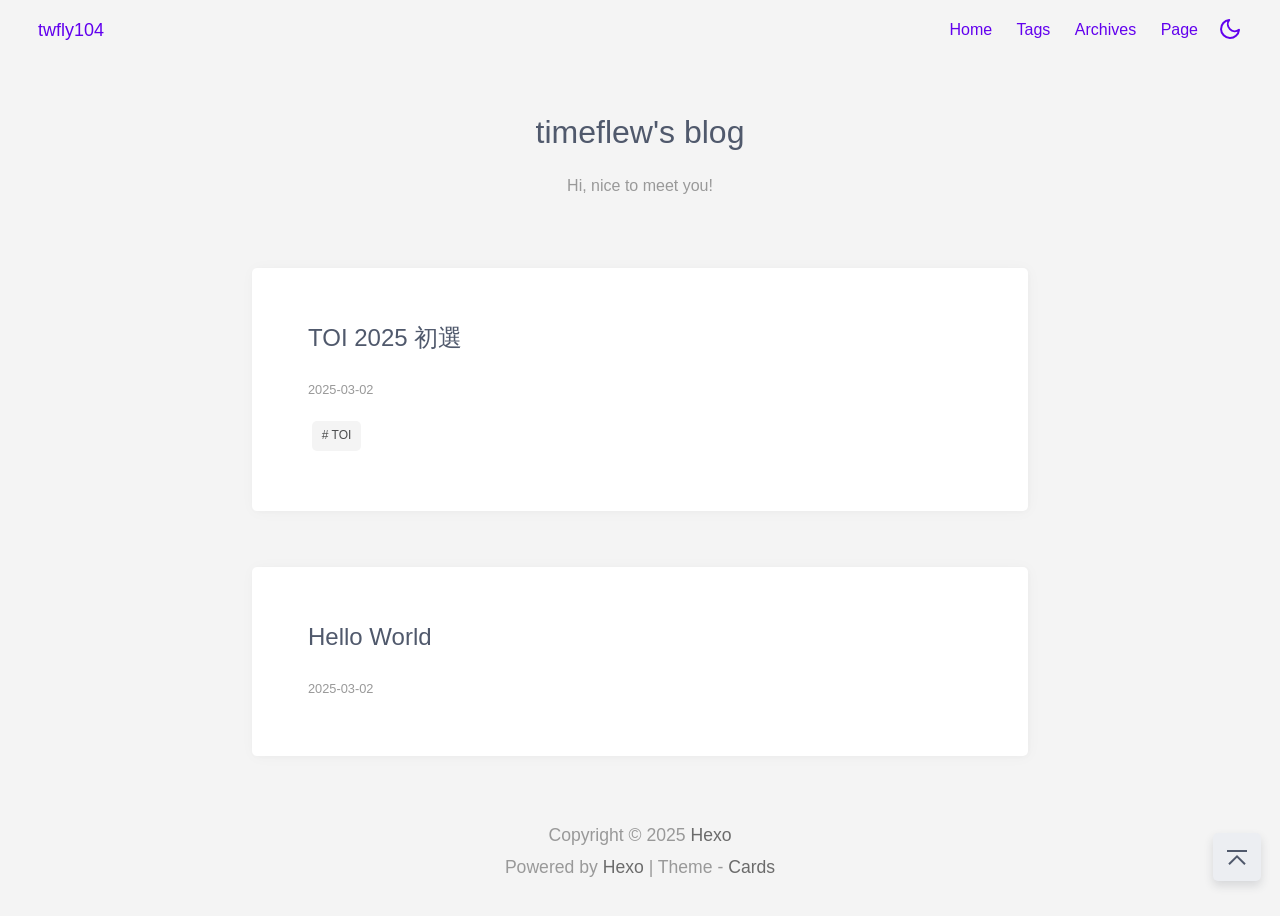
==== commit adf8a377: "Site updated: 2025-03-03 01:38:15" ====
--- a/index.html
+++ b/index.html
@@ -70,7 +70,7 @@
             <header class="header">
     <div class="header__left">
         <a href="/" class="button">
-            <span class="logo__text">Demo</span>
+            <span class="logo__text">twfly104</span>
         </a>
     </div>
     <div class="header__right">
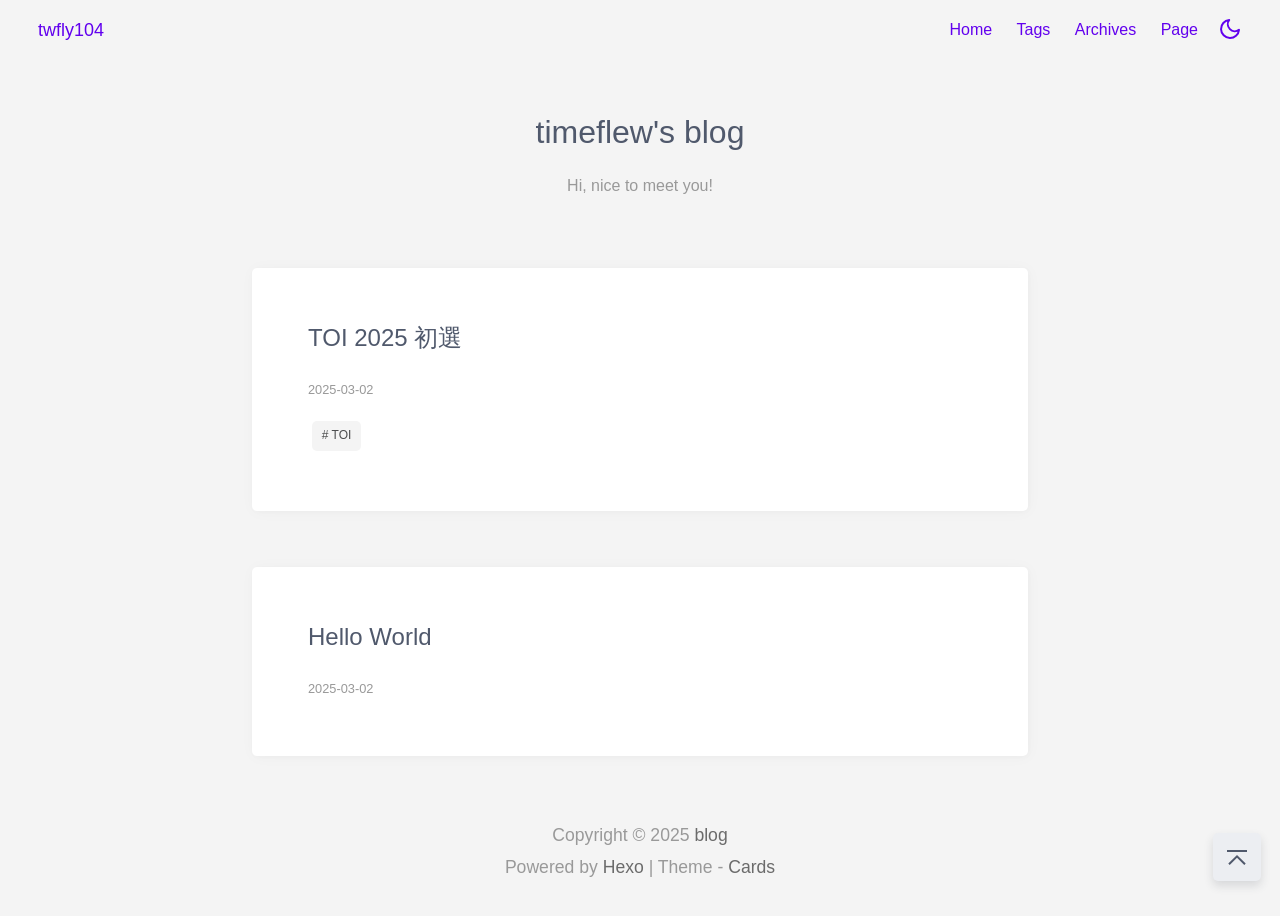
==== commit 08f29093: "Site updated: 2025-03-03 18:42:59" ====
--- a/index.html
+++ b/index.html
@@ -25,7 +25,7 @@
     <!-- meta -->
 
 
-<title>Hexo</title>
+<title>blog</title>
 
 
 
@@ -34,9 +34,9 @@
     <!-- OpenGraph -->
  
     <meta property="og:type" content="website">
-<meta property="og:title" content="Hexo">
+<meta property="og:title" content="blog">
 <meta property="og:url" content="http://example.com/index.html">
-<meta property="og:site_name" content="Hexo">
+<meta property="og:site_name" content="blog">
 <meta property="og:locale" content="en_US">
 <meta property="article:author" content="John Doe">
 <meta name="twitter:card" content="summary_large_image">
@@ -195,7 +195,7 @@
     
         
         <p class="footer-copyright">
-            Copyright © 2025 <a href="/">Hexo</a>
+            Copyright © 2025 <a href="/">blog</a>
         </p>
     
     
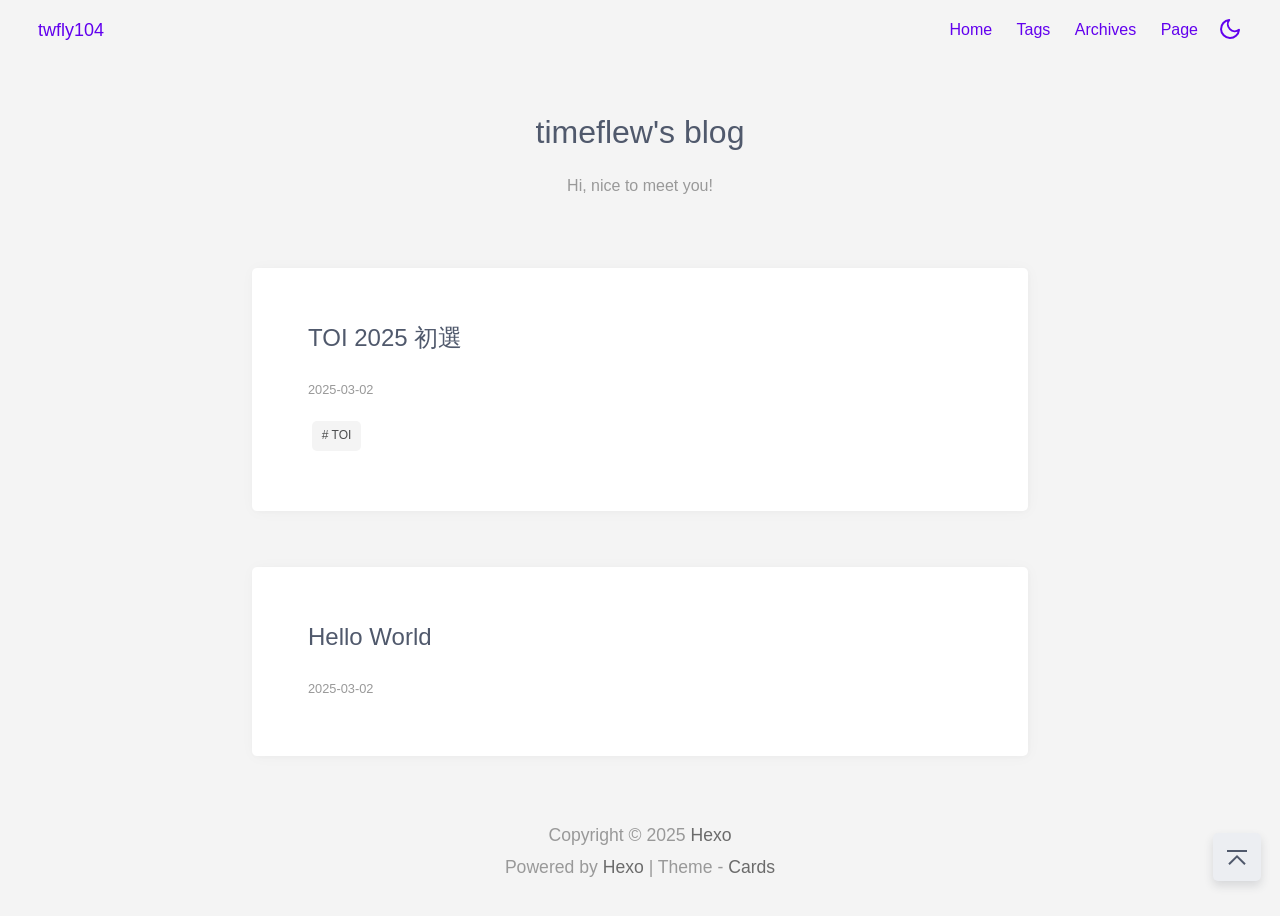
==== commit 337718ad: "Site updated: 2025-03-03 18:45:53" ====
--- a/index.html
+++ b/index.html
@@ -25,7 +25,7 @@
     <!-- meta -->
 
 
-<title>blog</title>
+<title>Hexo</title>
 
 
 
@@ -34,11 +34,11 @@
     <!-- OpenGraph -->
  
     <meta property="og:type" content="website">
-<meta property="og:title" content="blog">
+<meta property="og:title" content="Hexo">
 <meta property="og:url" content="http://example.com/index.html">
-<meta property="og:site_name" content="blog">
+<meta property="og:site_name" content="Hexo">
 <meta property="og:locale" content="en_US">
-<meta property="article:author" content="John Doe">
+<meta property="article:author" content="Oscar Ko">
 <meta name="twitter:card" content="summary_large_image">
 
 
@@ -195,7 +195,7 @@
     
         
         <p class="footer-copyright">
-            Copyright © 2025 <a href="/">blog</a>
+            Copyright © 2025 <a href="/">Hexo</a>
         </p>
     
     
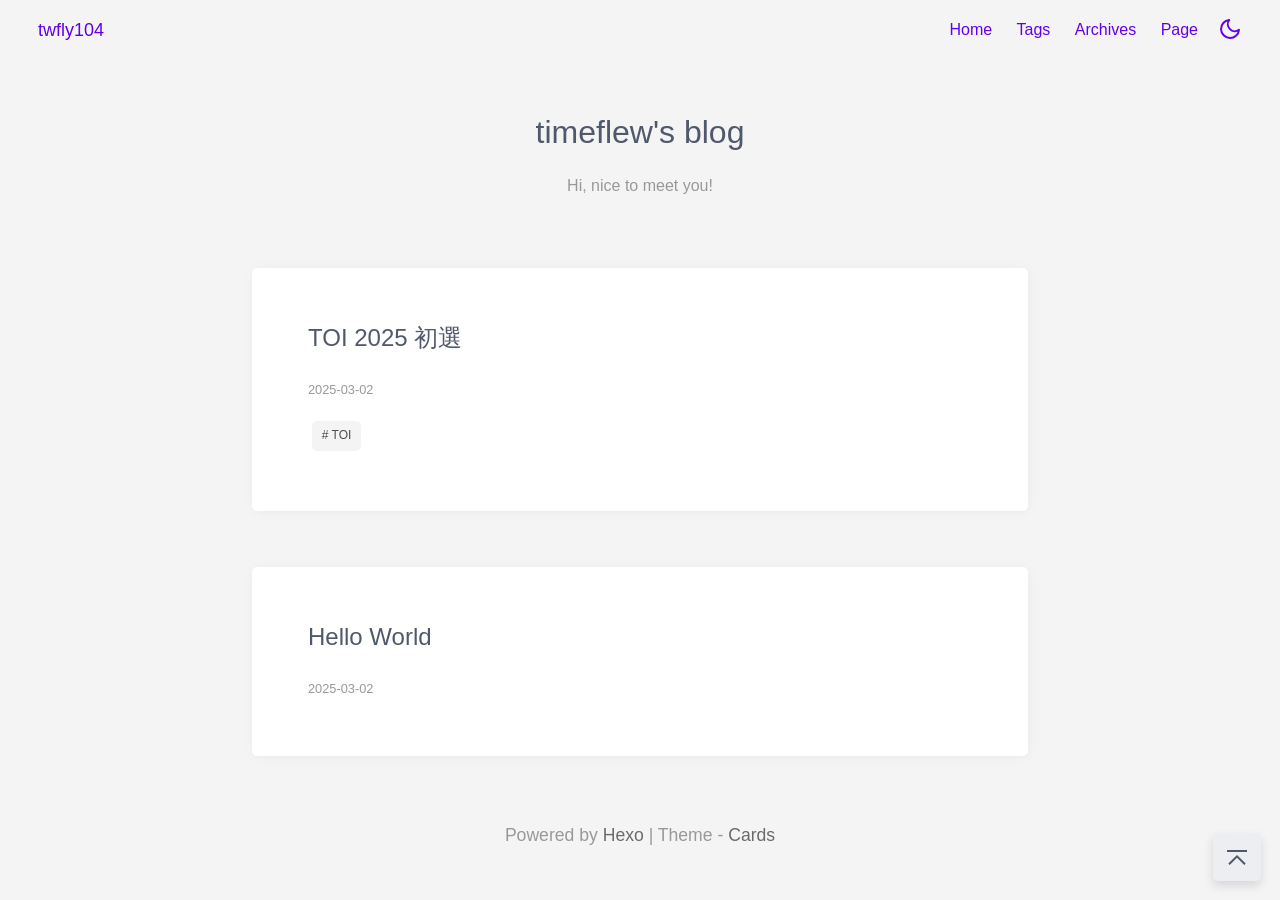
==== commit eef265f6: "Site updated: 2025-03-03 22:03:36" ====
--- a/index.html
+++ b/index.html
@@ -25,7 +25,7 @@
     <!-- meta -->
 
 
-<title>Hexo</title>
+<title>blog</title>
 
 
 
@@ -34,9 +34,9 @@
     <!-- OpenGraph -->
  
     <meta property="og:type" content="website">
-<meta property="og:title" content="Hexo">
+<meta property="og:title" content="blog">
 <meta property="og:url" content="http://example.com/index.html">
-<meta property="og:site_name" content="Hexo">
+<meta property="og:site_name" content="blog">
 <meta property="og:locale" content="en_US">
 <meta property="article:author" content="Oscar Ko">
 <meta name="twitter:card" content="summary_large_image">
@@ -193,11 +193,6 @@
 
  
     
-        
-        <p class="footer-copyright">
-            Copyright © 2025 <a href="/">Hexo</a>
-        </p>
-    
     
     <p>Powered by <a href="https://hexo.io" target="_blank">Hexo</a> | Theme - <a href="https://github.com/ChrAlpha/hexo-theme-cards" target="_blank">Cards</a></p>
 </footer>
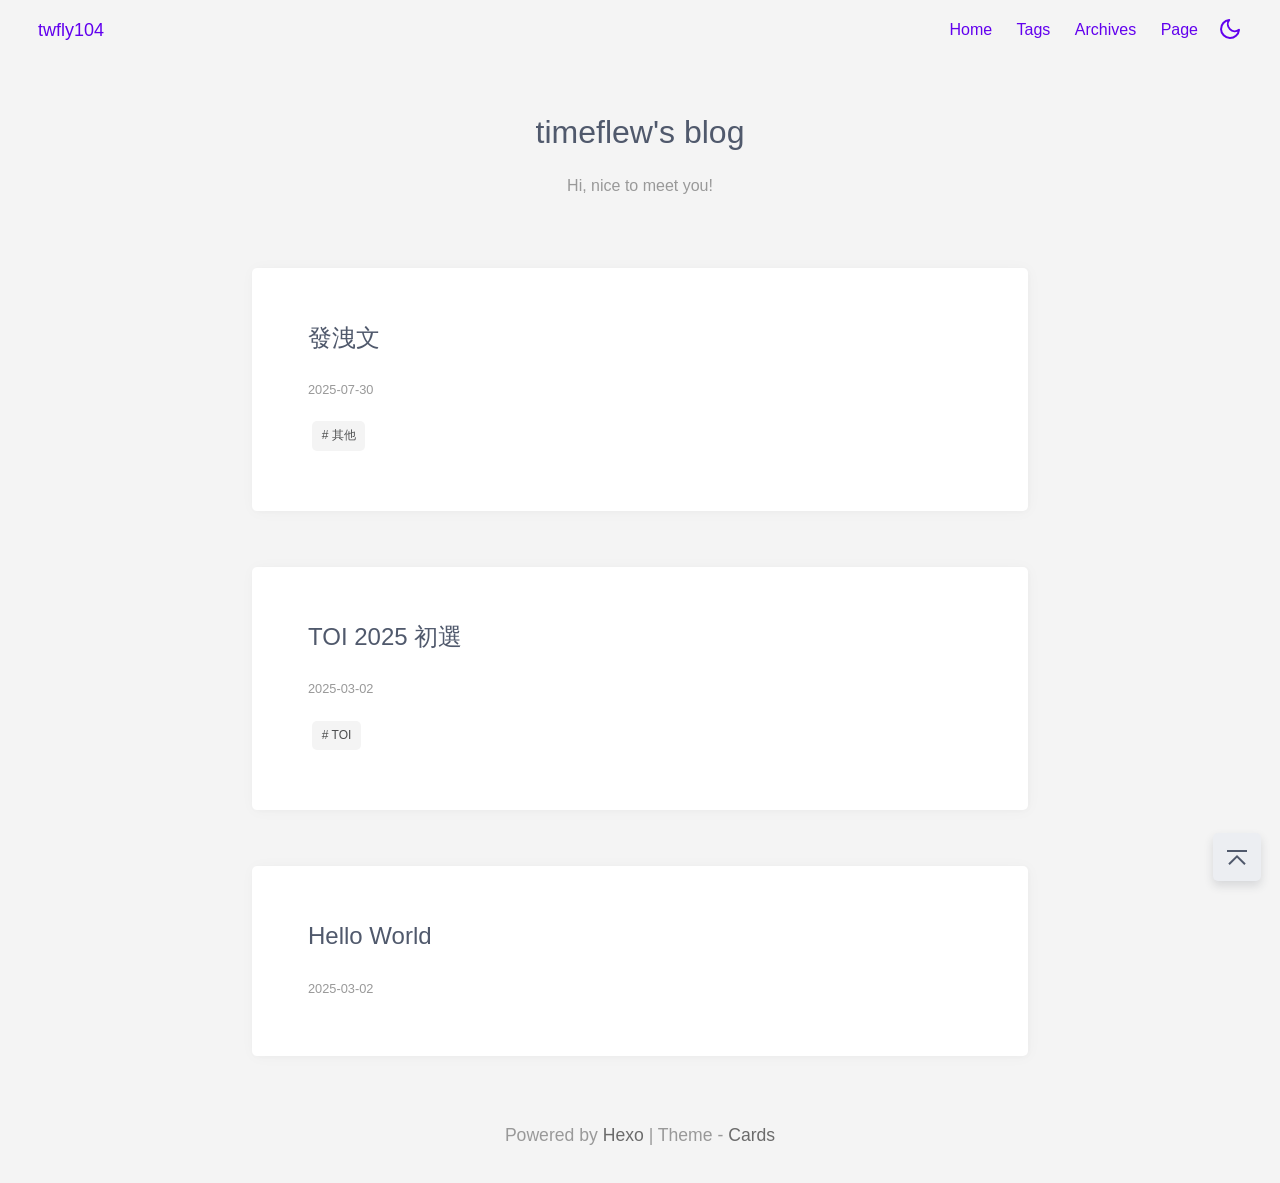
==== commit 501f6839: "Site updated: 2025-07-31 01:52:00" ====
--- a/index.html
+++ b/index.html
@@ -25,7 +25,7 @@
     <!-- meta -->
 
 
-<title>blog</title>
+<title>timeflew&#39;s blog</title>
 
 
 
@@ -34,9 +34,9 @@
     <!-- OpenGraph -->
  
     <meta property="og:type" content="website">
-<meta property="og:title" content="blog">
+<meta property="og:title" content="timeflew&#39;s blog">
 <meta property="og:url" content="http://example.com/index.html">
-<meta property="og:site_name" content="blog">
+<meta property="og:site_name" content="timeflew&#39;s blog">
 <meta property="og:locale" content="en_US">
 <meta property="article:author" content="Oscar Ko">
 <meta name="twitter:card" content="summary_large_image">
@@ -139,6 +139,23 @@
                     <div class="post-entry__header"></div>
 <div class="post-entry__content">
     <h2 class="post-entry__title">
+        發洩文
+    </h2>
+    
+</div>
+<div class="post-entry__meta">
+    <a href="/archives/2025/07/" class="post-meta__date button">2025-07-30</a>
+    
+ 
+</div>
+<div class="post-entry__tags"><a href="/tags/%E5%85%B6%E4%BB%96/" class="post-tags__link button"># 其他</a></div> 
+<a href="/2025/07/30/%E7%99%BC%E6%B4%A9%E6%96%87/" class="post-entry__link">發洩文</a>
+                </div>
+            
+                <div class='post-entry content-card'>
+                    <div class="post-entry__header"></div>
+<div class="post-entry__content">
+    <h2 class="post-entry__title">
         TOI 2025 初選
     </h2>
     
